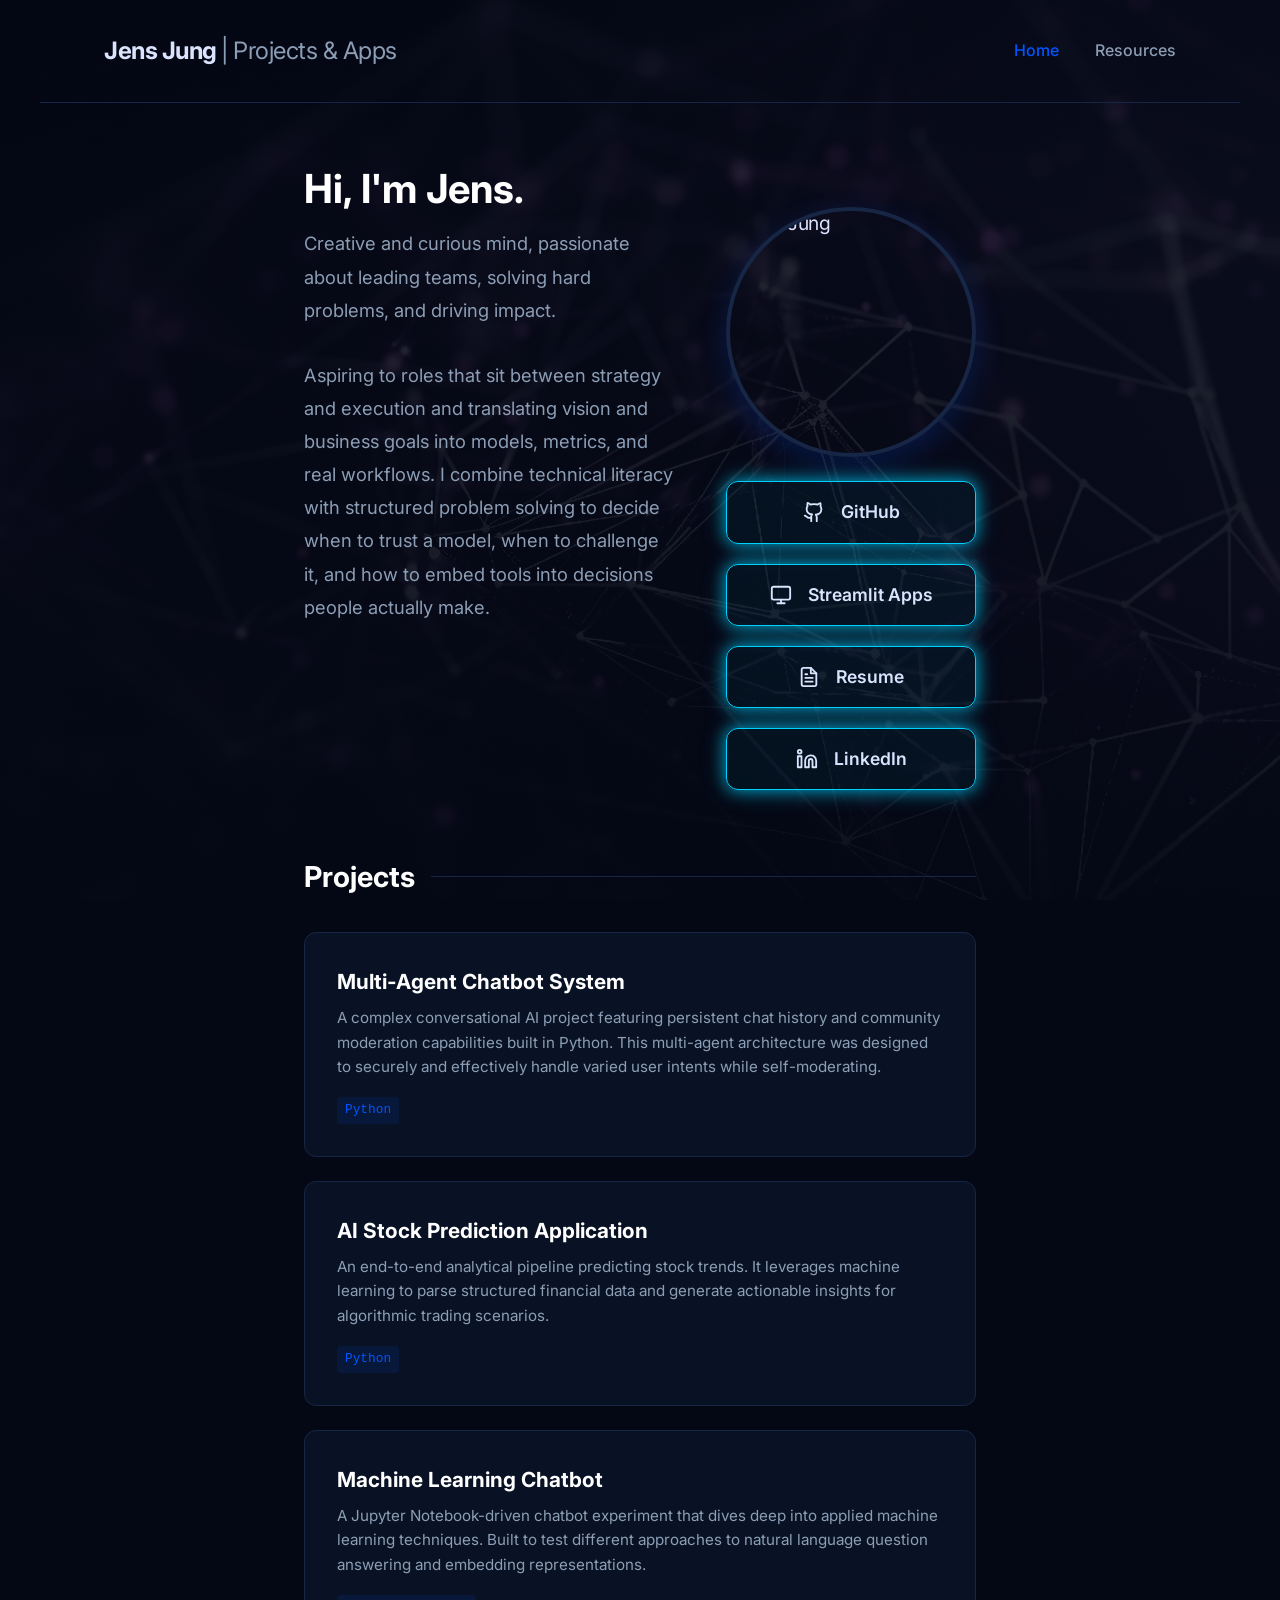
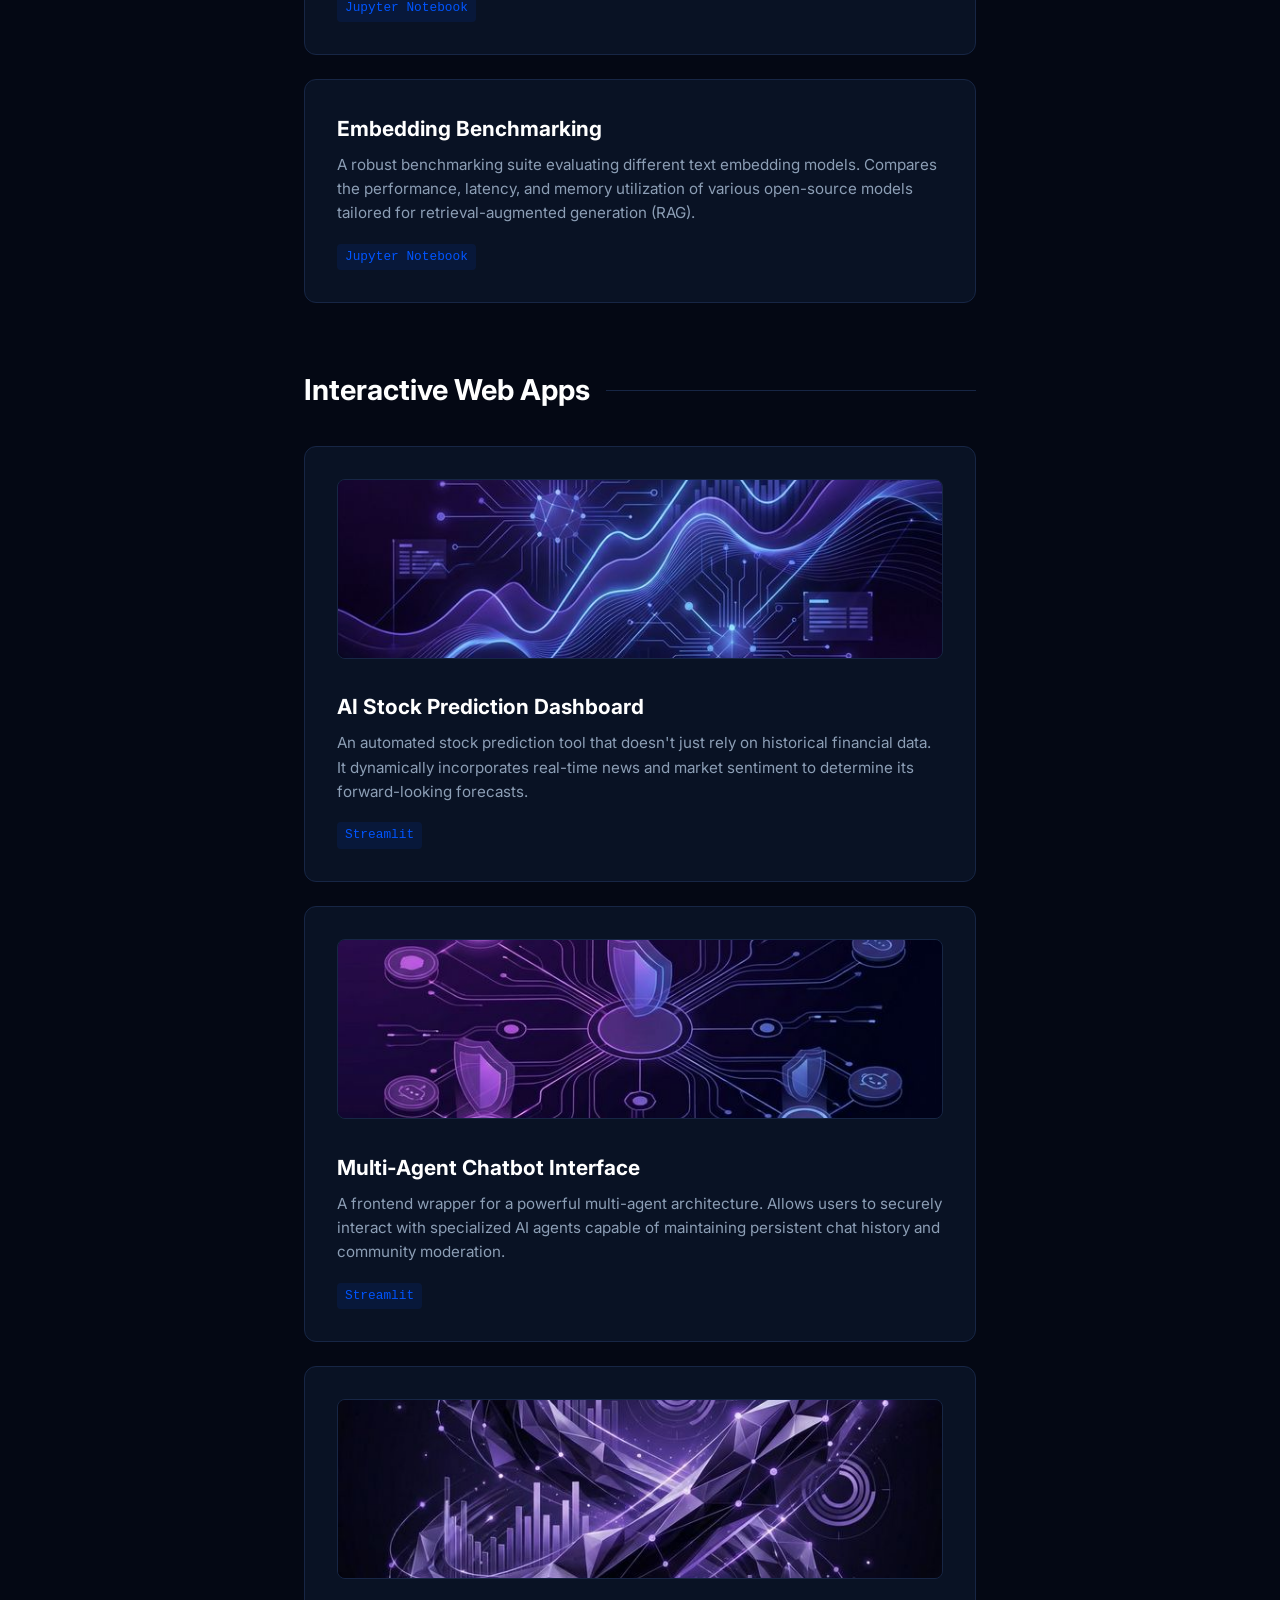
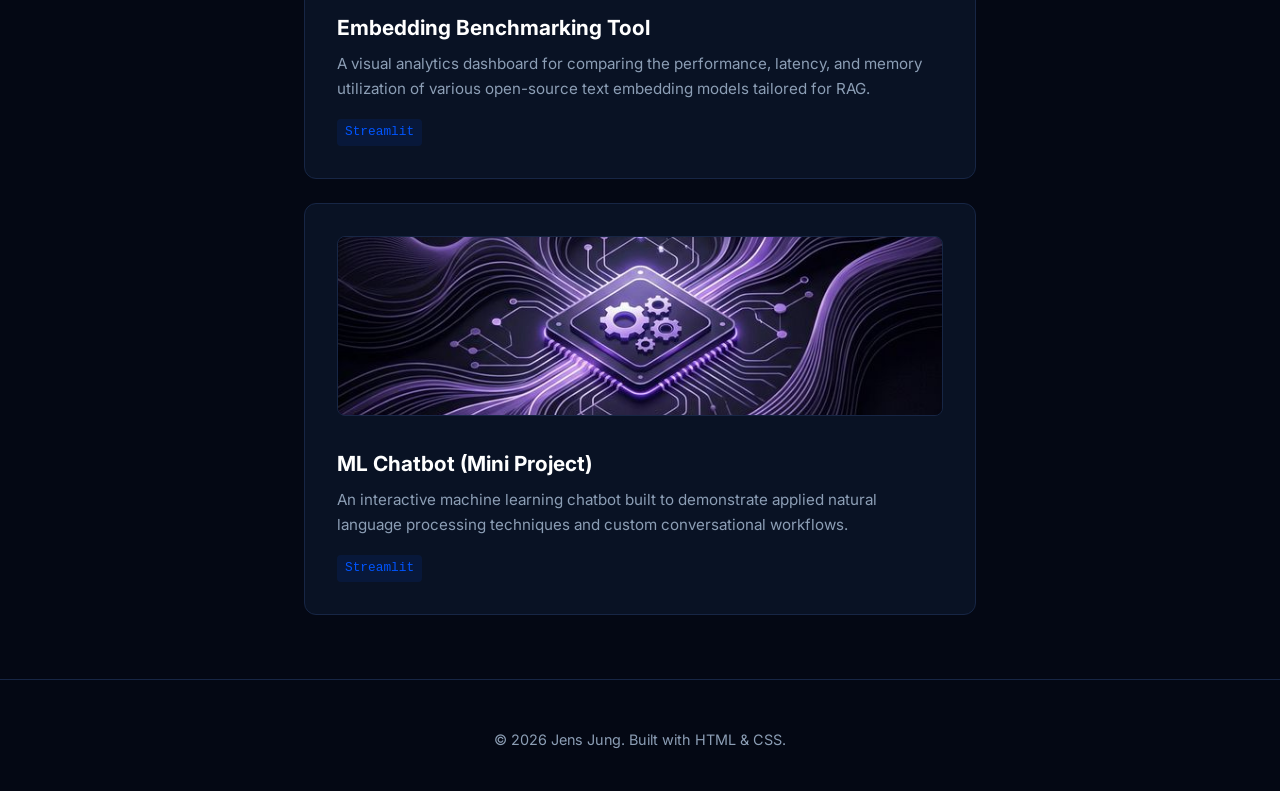
==== index.html @ b6b1e9ff "Update website theme color to electric blue" ====
<!DOCTYPE html>
<html lang="en">

<head>
    <meta charset="UTF-8">
    <meta name="viewport" content="width=device-width, initial-scale=1.0">
    <title>Jens Jung - Portfolio</title>
    <meta name="description"
        content="Portfolio of Jens Jung, an international student from Germany passionate about Machine Learning and Software Engineering.">
    <link href="https://fonts.googleapis.com/css2?family=Inter:wght@400;500;600;700&display=swap" rel="stylesheet">
    <link rel="stylesheet" href="style.css?v=8">
</head>

<body>
    <header>
        <a href="index.html" style="text-decoration: none;">
            <h1>Jens Jung <span style="font-weight: 400; color: var(--text-secondary);">| Projects & Apps</span></h1>
        </a>
        <nav>
            <a href="index.html" class="active">Home</a>
            <a href="resources.html">Resources</a>
        </nav>
    </header>

    <main>
        <section class="intro">
            <div class="intro-content">
                <h2>Hi, I'm Jens.</h2>
                <p style="margin-bottom: 2rem;">
                    Creative and curious mind, passionate about leading teams, solving hard problems, and driving
                    impact.
                </p>
                <p style="margin-bottom: 2rem;">
                    Aspiring to roles that sit between strategy and execution and translating vision and business goals
                    into models, metrics, and real workflows. I combine technical literacy with structured problem
                    solving to decide when to trust a model, when to challenge it, and how to embed tools into decisions
                    people actually make.
                </p>
            </div>
            <div class="profile-section">
                <div class="profile-pic">
                    <img src="profile.jpg" alt="Jens Jung">
                </div>
                <div class="links">
                    <a href="https://github.com/J90J" target="_blank" class="btn-secondary">
                        <svg width="22" height="22" viewBox="0 0 24 24" fill="none" stroke="currentColor"
                            stroke-width="2" stroke-linecap="round" stroke-linejoin="round">
                            <path
                                d="M15 22v-4a4.8 4.8 0 0 0-1-3.2c3 0 6-2 6-5.5.08-1.25-.27-2.48-1-3.5.28-1.15.28-2.35 0-3.5 0 0-1 0-3 1.5-2.64-.5-5.36-.5-8 0C6 2 5 2 5 2c-.3 1.15-.3 2.35 0 3.5A5.403 5.403 0 0 0 4 9c0 3.5 3 5.5 6 5.5-.39.49-.68 1.05-.85 1.65-.17.6-.22 1.23-.15 1.85v4" />
                            <path d="M9 18c-4.51 2-5-2-7-2" />
                        </svg>
                        GitHub
                    </a>
                    <a href="#interactive-apps" class="btn-secondary">
                        <svg width="22" height="22" viewBox="0 0 24 24" fill="none" stroke="currentColor"
                            stroke-width="2" stroke-linecap="round" stroke-linejoin="round">
                            <rect x="2" y="3" width="20" height="14" rx="2" ry="2" />
                            <line x1="8" y1="21" x2="16" y2="21" />
                            <line x1="12" y1="17" x2="12" y2="21" />
                        </svg>
                        Streamlit Apps
                    </a>
                    <a href="resume.pdf" target="_blank" class="btn-secondary">
                        <svg width="22" height="22" viewBox="0 0 24 24" fill="none" stroke="currentColor"
                            stroke-width="2" stroke-linecap="round" stroke-linejoin="round">
                            <path d="M14 2H6a2 2 0 0 0-2 2v16a2 2 0 0 0 2 2h12a2 2 0 0 0 2-2V8z" />
                            <polyline points="14 2 14 8 20 8" />
                            <line x1="16" y1="13" x2="8" y2="13" />
                            <line x1="16" y1="17" x2="8" y2="17" />
                            <polyline points="10 9 9 9 8 9" />
                        </svg>
                        Resume
                    </a>
                    <a href="https://www.linkedin.com/in/jensjung/" target="_blank" class="btn-secondary">
                        <svg width="22" height="22" viewBox="0 0 24 24" fill="none" stroke="currentColor"
                            stroke-width="2" stroke-linecap="round" stroke-linejoin="round">
                            <path d="M16 8a6 6 0 0 1 6 6v7h-4v-7a2 2 0 0 0-2-2 2 2 0 0 0-2 2v7h-4v-7a6 6 0 0 1 6-6z">
                            </path>
                            <rect x="2" y="9" width="4" height="12"></rect>
                            <circle cx="4" cy="4" r="2"></circle>
                        </svg>
                        LinkedIn
                    </a>
                </div>
            </div>
        </section>

        <section class="projects" id="projects">
            <h2 class="section-title">Projects</h2>
            <div class="projects-grid">

                <a href="https://github.com/J90J/EE-project-multi-agent-chatbot-persistent-history-and-moderation-"
                    target="_blank" class="project-card">
                    <h3>Multi-Agent Chatbot System</h3>
                    <p>
                        A complex conversational AI project featuring persistent chat history and community moderation
                        capabilities built in Python. This multi-agent architecture was designed to securely and
                        effectively handle varied user intents while self-moderating.
                    </p>
                    <span class="project-tech">Python</span>
                </a>

                <a href="https://github.com/J90J/AI-Stock-Prediction" target="_blank" class="project-card">
                    <h3>AI Stock Prediction Application</h3>
                    <p>
                        An end-to-end analytical pipeline predicting stock trends. It leverages machine learning to
                        parse structured financial data and generate actionable insights for algorithmic trading
                        scenarios.
                    </p>
                    <span class="project-tech">Python</span>
                </a>

                <a href="https://github.com/J90J/ML-chatbot-" target="_blank" class="project-card">
                    <h3>Machine Learning Chatbot</h3>
                    <p>
                        A Jupyter Notebook-driven chatbot experiment that dives deep into applied machine learning
                        techniques. Built to test different approaches to natural language question answering and
                        embedding representations.
                    </p>
                    <span class="project-tech">Jupyter Notebook</span>
                </a>

                <a href="https://github.com/J90J/embedding-benchmarking" target="_blank" class="project-card">
                    <h3>Embedding Benchmarking</h3>
                    <p>
                        A robust benchmarking suite evaluating different text embedding models. Compares the
                        performance, latency, and memory utilization of various open-source models tailored for
                        retrieval-augmented generation (RAG).
                    </p>
                    <span class="project-tech">Jupyter Notebook</span>
                </a>

            </div>
        </section>
        <section class="projects" id="interactive-apps" style="margin-top: 4rem;">
            <h2 class="section-title">Interactive Web Apps</h2>
            <div class="projects-grid">

                <a href="https://stock-prediction-palantir-v1.streamlit.app/" target="_blank" class="project-card">
                    <img src="app_stock.png" alt="AI Stock Prediction Cover" class="app-cover">
                    <h3>AI Stock Prediction Dashboard</h3>
                    <p>
                        An automated stock prediction tool that doesn't just rely on historical financial data. It
                        dynamically incorporates real-time news and market sentiment to determine its forward-looking
                        forecasts.
                    </p>
                    <span class="project-tech">Streamlit</span>
                </a>

                <a href="https://j90j-ee-project-multi-agent-chatbot-persis-streamlit-app-akxsth.streamlit.app/"
                    target="_blank" class="project-card">
                    <img src="app_chatbot.png" alt="Multi-Agent Chatbot Cover" class="app-cover">
                    <h3>Multi-Agent Chatbot Interface</h3>
                    <p>
                        A frontend wrapper for a powerful multi-agent architecture. Allows users to securely interact
                        with specialized AI agents capable of maintaining persistent chat history and community
                        moderation.
                    </p>
                    <span class="project-tech">Streamlit</span>
                </a>

                <a href="https://embedding-benchmarking.streamlit.app/" target="_blank" class="project-card">
                    <img src="app_embedding.png" alt="Embedding Benchmarking Cover" class="app-cover">
                    <h3>Embedding Benchmarking Tool</h3>
                    <p>
                        A visual analytics dashboard for comparing the performance, latency, and memory utilization of
                        various open-source text embedding models tailored for RAG.
                    </p>
                    <span class="project-tech">Streamlit</span>
                </a>

                <a href="https://j90j-mini-project-2--app-mas8ij.streamlit.app/" target="_blank" class="project-card">
                    <img src="app_ml.png" alt="ML Chatbot Cover" class="app-cover">
                    <h3>ML Chatbot (Mini Project)</h3>
                    <p>
                        An interactive machine learning chatbot built to demonstrate applied natural language processing
                        techniques and custom conversational workflows.
                    </p>
                    <span class="project-tech">Streamlit</span>
                </a>

            </div>
        </section>
    </main>

    <footer>
        <p>&copy; 2026 Jens Jung. Built with HTML & CSS.</p>
    </footer>
</body>

</html>
---- style.css ----
:root {
  --bg-color: #040814;
  /* Deep black with a hint of blue */
  --text-primary: #dbe4ff;
  --text-secondary: #8c9eb5;
  --accent-color: #0055ff;
  /* Vibrant electric blue */
  --accent-hover: #3377ff;
  --card-bg: #091224;
  --border-color: #172645;
}

* {
  box-sizing: border-box;
  margin: 0;
  padding: 0;
}

body {
  font-family: 'Inter', system-ui, -apple-system, sans-serif;
  background-color: var(--bg-color);
  background-image: linear-gradient(rgba(4, 8, 20, 0.85), rgba(4, 8, 20, 0.95)), url('wallpaper.jpg');
  background-size: cover;
  background-attachment: fixed;
  background-position: center;
  color: var(--text-primary);
  line-height: 1.6;
  padding: 0;
  margin: 0;
}

header {
  padding: 2rem 5%;
  max-width: 1200px;
  margin: 0 auto;
  display: flex;
  justify-content: space-between;
  align-items: center;
  border-bottom: 1px solid var(--border-color);
}

header h1 {
  font-size: 1.5rem;
  font-weight: 700;
  color: var(--text-primary);
  letter-spacing: -0.5px;
}

nav a {
  color: var(--text-secondary);
  text-decoration: none;
  margin-left: 2rem;
  font-size: 1rem;
  transition: color 0.3s ease;
  font-weight: 500;
}

nav a:hover,
nav a.active {
  color: var(--accent-color);
}

main {
  max-width: 800px;
  margin: 4rem auto;
  padding: 0 5%;
}

.intro {
  margin-bottom: 4rem;
  animation: fadeInDown 0.8s ease forwards;
  display: flex;
  align-items: flex-start;
  gap: 3rem;
  justify-content: space-between;
}

.intro-content {
  flex: 1;
}

.profile-section {
  flex-shrink: 0;
  display: flex;
  flex-direction: column;
  align-items: center;
  gap: 1.5rem;
  margin-top: 2.5rem;
}


.profile-pic {
  width: 250px;
  height: 250px;
  border-radius: 50%;
  overflow: hidden;
  border: 4px solid var(--border-color);
  box-shadow: 0 10px 30px rgba(0, 85, 255, 0.2);
}

.profile-pic img {
  width: 100%;
  height: 100%;
  object-fit: cover;
  transform: scale(1.2);
  object-position: center 10%;
}

.intro h2 {
  font-size: 2.5rem;
  margin-top: 0;
  line-height: 1.1;
  margin-bottom: 1rem;
  color: #fff;
}

.intro p {
  font-size: 1.15rem;
  color: var(--text-secondary);
  line-height: 1.8;
}

.links {
  display: flex;
  flex-direction: column;
  gap: 1.25rem;
  width: 100%;
  align-items: stretch;
}

.links a {
  padding: 1rem 1.5rem;
  border-radius: 12px;
  text-decoration: none;
  font-weight: 600;
  font-size: 1.1rem;
  transition: all 0.4s cubic-bezier(0.175, 0.885, 0.32, 1.275);
  display: inline-flex;
  align-items: center;
  justify-content: center;
  gap: 1rem;
}

.btn-primary {
  background-color: var(--accent-color);
  color: #fff;
  border: 1px solid var(--accent-color);
  box-shadow: 0 0 15px rgba(0, 85, 255, 0.6), 0 0 25px rgba(0, 85, 255, 0.3);
}

.btn-primary:hover {
  background-color: var(--accent-hover);
  border-color: var(--accent-hover);
  transform: translateY(-4px) scale(1.02);
  box-shadow: 0 0 25px rgba(0, 85, 255, 0.8), 0 0 40px rgba(0, 85, 255, 0.5);
}

.btn-secondary {
  background-color: rgba(0, 210, 255, 0.05);
  color: var(--text-primary);
  border: 1px solid #00d2ff;
  box-shadow: 0 0 15px rgba(0, 210, 255, 0.6), 0 0 25px rgba(0, 210, 255, 0.4);
}

.btn-secondary:hover {
  background-color: rgba(0, 210, 255, 0.15);
  border-color: #00d2ff;
  color: #fff;
  transform: translateY(-4px) scale(1.02);
  box-shadow: 0 0 25px rgba(0, 210, 255, 0.8), 0 0 40px rgba(0, 210, 255, 0.5);
}

.section-title {
  font-size: 1.8rem;
  margin-bottom: 2rem;
  color: #fff;
  display: flex;
  align-items: center;
  gap: 1rem;
}

.section-title::after {
  content: '';
  flex: 1;
  height: 1px;
  background: var(--border-color);
}

.projects-grid {
  display: grid;
  grid-template-columns: 1fr;
  gap: 1.5rem;
}

.project-card {
  background: var(--card-bg);
  border: 1px solid var(--border-color);
  border-radius: 12px;
  padding: 2rem;
  transition: all 0.3s ease;
  text-decoration: none;
  color: inherit;
  display: block;
}

.project-card:hover {
  border-color: var(--accent-color);
  transform: translateY(-5px);
  box-shadow: 0 10px 30px rgba(0, 0, 0, 0.5);
}

.app-cover {
  width: 100%;
  height: 180px;
  object-fit: cover;
  border-radius: 8px;
  margin-bottom: 1.5rem;
  border: 1px solid var(--border-color);
  transition: all 0.3s ease;
}

.project-card:hover .app-cover {
  border-color: var(--accent-color);
}

.project-card h3 {
  font-size: 1.3rem;
  margin-bottom: 0.5rem;
  color: #fff;
}

.project-card p {
  color: var(--text-secondary);
  font-size: 0.95rem;
  margin-bottom: 1rem;
}

.project-tech {
  font-size: 0.8rem;
  color: var(--accent-color);
  font-family: monospace;
  background: rgba(0, 85, 255, 0.1);
  padding: 0.2rem 0.5rem;
  border-radius: 4px;
  display: inline-block;
}

footer {
  text-align: center;
  padding: 3rem 5%;
  color: var(--text-secondary);
  font-size: 0.9rem;
  border-top: 1px solid var(--border-color);
  margin-top: 4rem;
}

@keyframes fadeInDown {
  from {
    opacity: 0;
    transform: translateY(20px);
  }

  to {
    opacity: 1;
    transform: translateY(0);
  }
}

@media (max-width: 600px) {

  html,
  body {
    overflow-x: hidden;
  }

  header {
    flex-direction: column;
    gap: 1rem;
    text-align: center;
    padding: 1.5rem 5%;
  }

  nav {
    display: flex;
    flex-wrap: wrap;
    justify-content: center;
    gap: 1rem;
  }

  nav a {
    margin: 0;
  }

  main {
    margin: 2rem auto;
  }

  .intro {
    flex-direction: column-reverse;
    align-items: center;
    /* Vital to center children horizontally */
    text-align: center;
    gap: 2rem;
  }

  .intro-content {
    display: flex;
    flex-direction: column;
    align-items: center;
    width: 100%;
  }

  .profile-section {
    width: 100%;
    display: flex;
    flex-direction: column;
    justify-content: center;
    align-items: center !important;
    margin: 0 auto !important;
  }

  .profile-pic {
    margin: 0 auto !important;
    display: flex;
    justify-content: center;
  }

  .links {
    width: 100%;
    display: flex;
    flex-direction: column;
    justify-content: center;
    align-items: center !important;
    margin: 0 auto !important;
  }

  .links a {
    width: 100%;
    max-width: 320px;
    margin: 0 auto !important;
    display: flex !important;
    justify-content: center !important;
    align-items: center !important;
  }

  .section-title {
    justify-content: center;
    text-align: center;
  }

  .section-title::before {
    content: '';
    flex: 1;
    height: 1px;
    background: var(--border-color);
    max-width: 50px;
  }

  .section-title::after {
    max-width: 50px;
  }

  .project-card {
    text-align: center;
    padding: 1.5rem;
  }
}
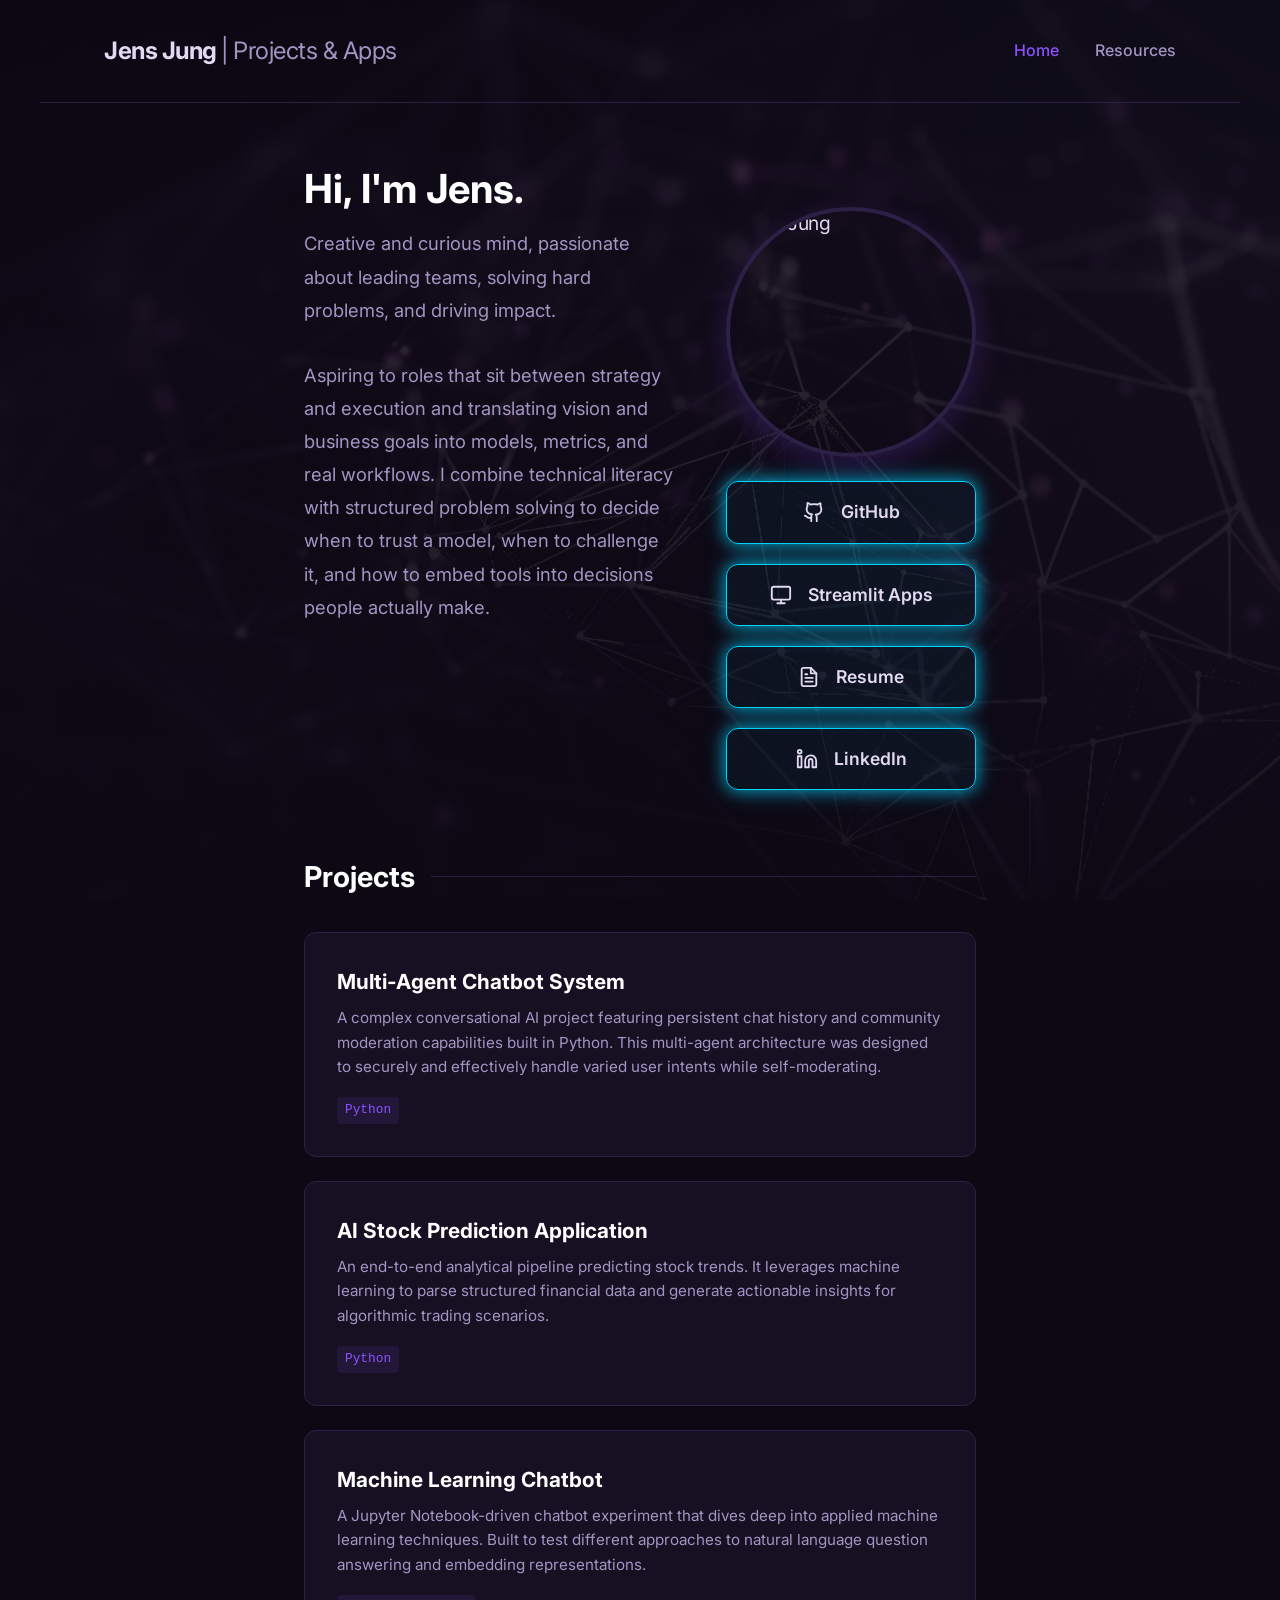
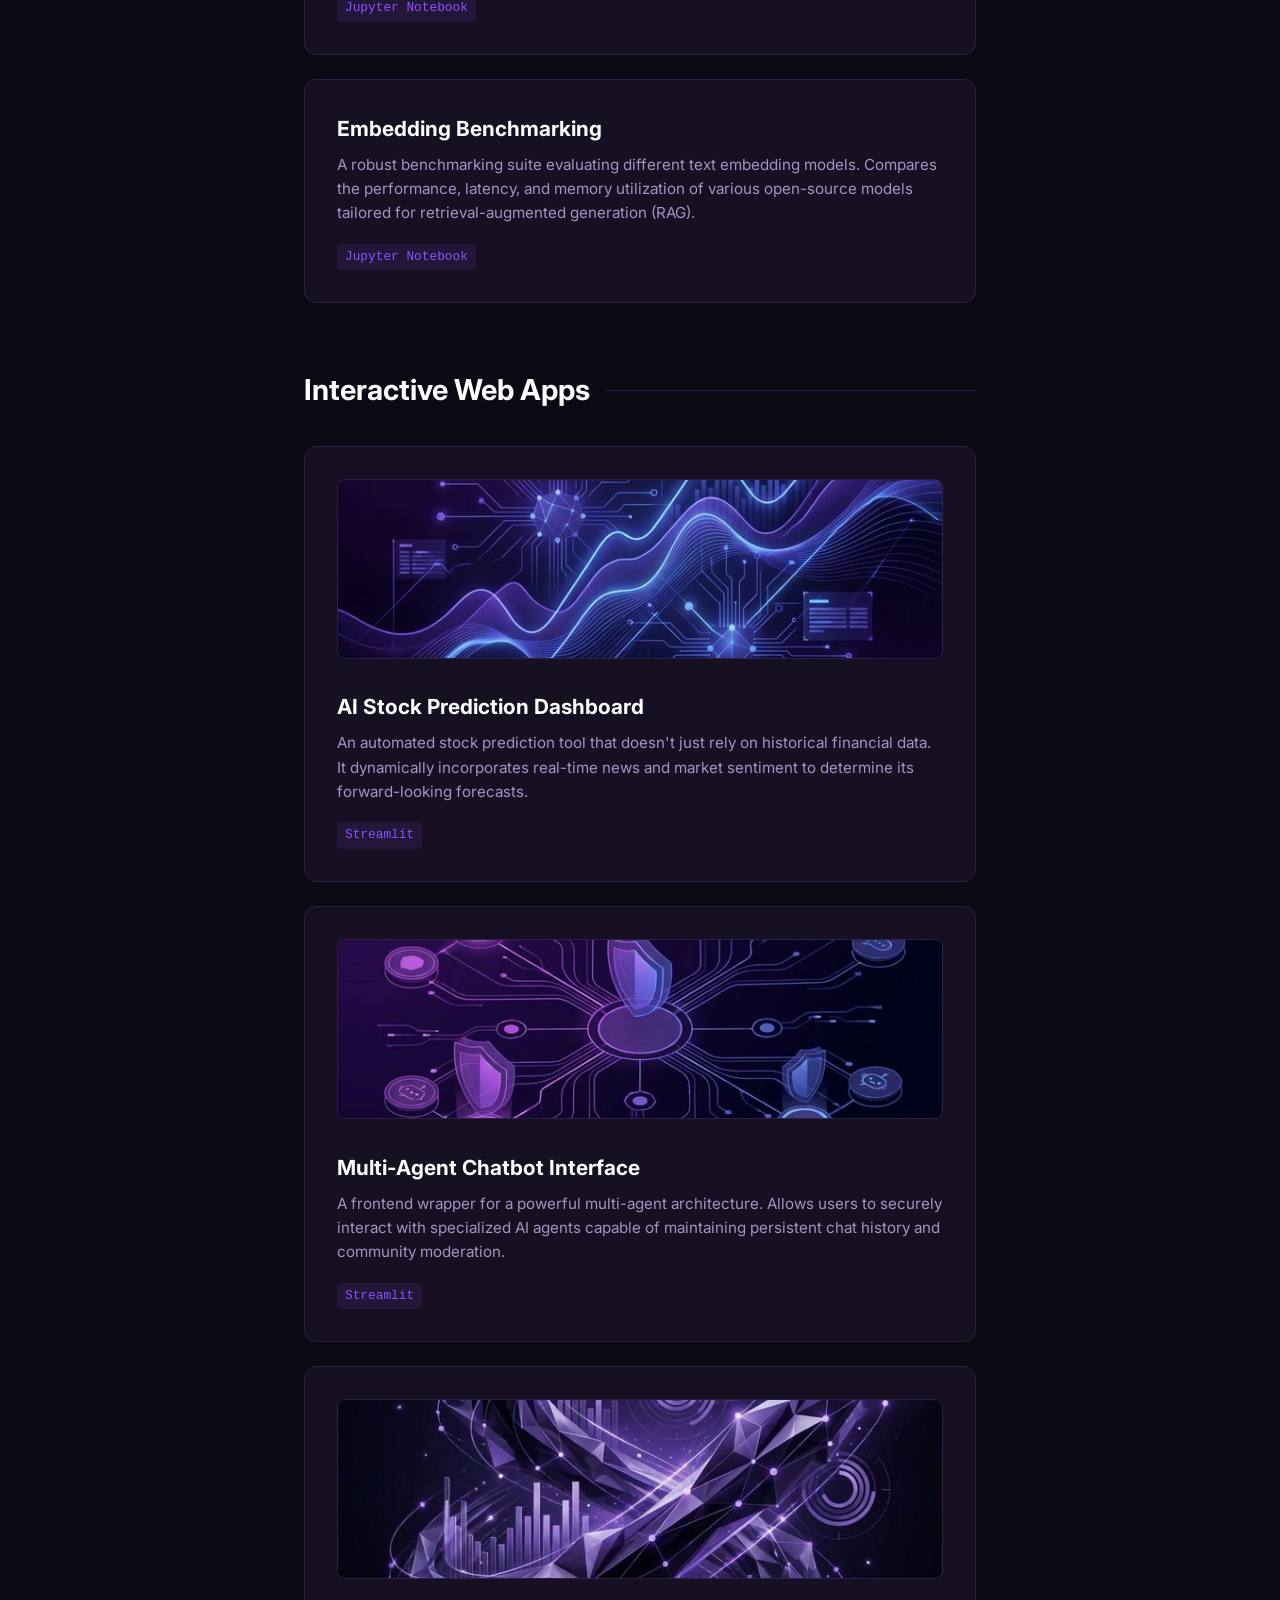
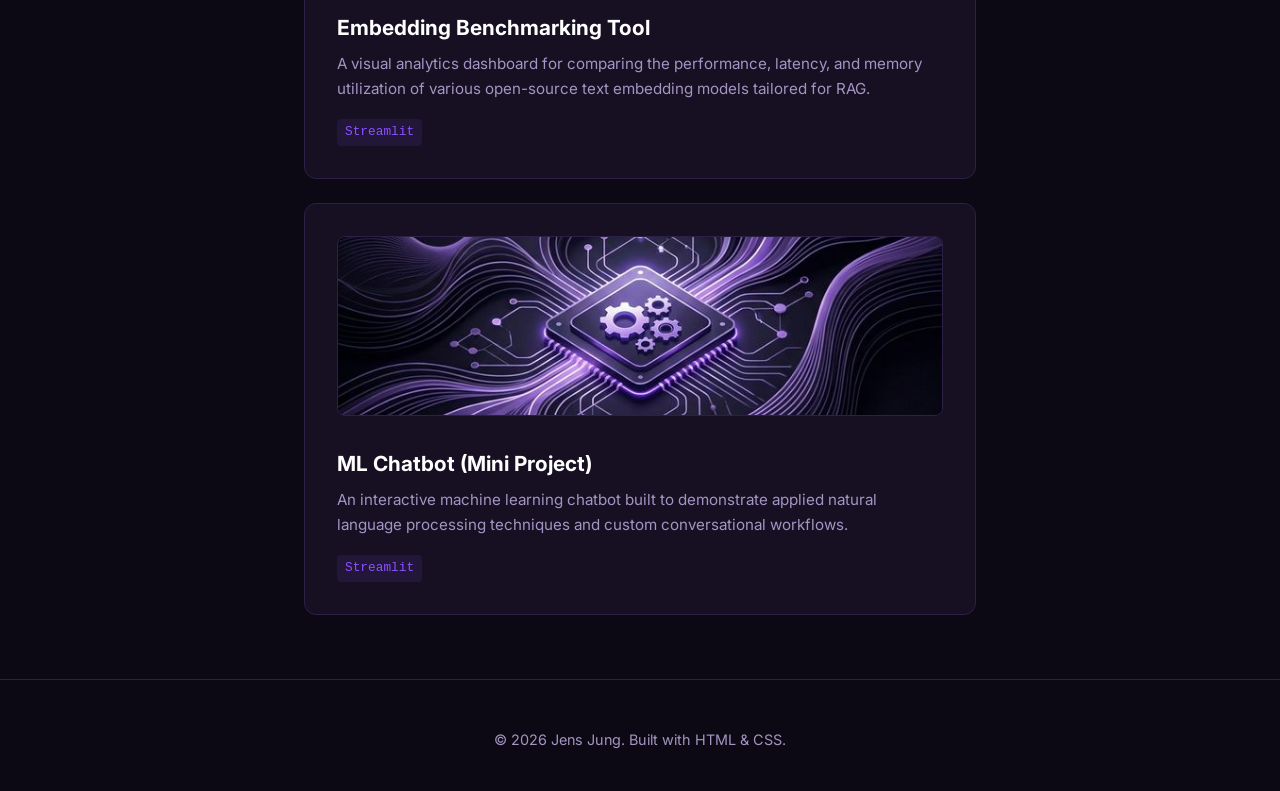
==== commit a5ddabb1: "Revert main theme to purple and update CSS version" ====
--- a/index.html
+++ b/index.html
@@ -8,7 +8,7 @@
     <meta name="description"
         content="Portfolio of Jens Jung, an international student from Germany passionate about Machine Learning and Software Engineering.">
     <link href="https://fonts.googleapis.com/css2?family=Inter:wght@400;500;600;700&display=swap" rel="stylesheet">
-    <link rel="stylesheet" href="style.css?v=8">
+    <link rel="stylesheet" href="style.css?v=9">
 </head>
 
 <body>
--- a/style.css
+++ b/style.css
@@ -1,13 +1,13 @@
 :root {
-  --bg-color: #040814;
-  /* Deep black with a hint of blue */
-  --text-primary: #dbe4ff;
-  --text-secondary: #8c9eb5;
-  --accent-color: #0055ff;
-  /* Vibrant electric blue */
-  --accent-hover: #3377ff;
-  --card-bg: #091224;
-  --border-color: #172645;
+  --bg-color: #0d0914;
+  /* Deep black with a hint of purple */
+  --text-primary: #e2d9f3;
+  --text-secondary: #a395c3;
+  --accent-color: #8c52ff;
+  /* Vibrant dark purple */
+  --accent-hover: #a67cff;
+  --card-bg: #161022;
+  --border-color: #2d2046;
 }
 
 * {
@@ -19,7 +19,7 @@
 body {
   font-family: 'Inter', system-ui, -apple-system, sans-serif;
   background-color: var(--bg-color);
-  background-image: linear-gradient(rgba(4, 8, 20, 0.85), rgba(4, 8, 20, 0.95)), url('wallpaper.jpg');
+  background-image: linear-gradient(rgba(13, 9, 20, 0.85), rgba(13, 9, 20, 0.95)), url('wallpaper.jpg');
   background-size: cover;
   background-attachment: fixed;
   background-position: center;
@@ -95,7 +95,7 @@
   border-radius: 50%;
   overflow: hidden;
   border: 4px solid var(--border-color);
-  box-shadow: 0 10px 30px rgba(0, 85, 255, 0.2);
+  box-shadow: 0 10px 30px rgba(140, 82, 255, 0.2);
 }
 
 .profile-pic img {
@@ -145,14 +145,14 @@
   background-color: var(--accent-color);
   color: #fff;
   border: 1px solid var(--accent-color);
-  box-shadow: 0 0 15px rgba(0, 85, 255, 0.6), 0 0 25px rgba(0, 85, 255, 0.3);
+  box-shadow: 0 0 15px rgba(140, 82, 255, 0.6), 0 0 25px rgba(140, 82, 255, 0.3);
 }
 
 .btn-primary:hover {
   background-color: var(--accent-hover);
   border-color: var(--accent-hover);
   transform: translateY(-4px) scale(1.02);
-  box-shadow: 0 0 25px rgba(0, 85, 255, 0.8), 0 0 40px rgba(0, 85, 255, 0.5);
+  box-shadow: 0 0 25px rgba(140, 82, 255, 0.8), 0 0 40px rgba(140, 82, 255, 0.5);
 }
 
 .btn-secondary {
@@ -239,7 +239,7 @@
   font-size: 0.8rem;
   color: var(--accent-color);
   font-family: monospace;
-  background: rgba(0, 85, 255, 0.1);
+  background: rgba(140, 82, 255, 0.1);
   padding: 0.2rem 0.5rem;
   border-radius: 4px;
   display: inline-block;
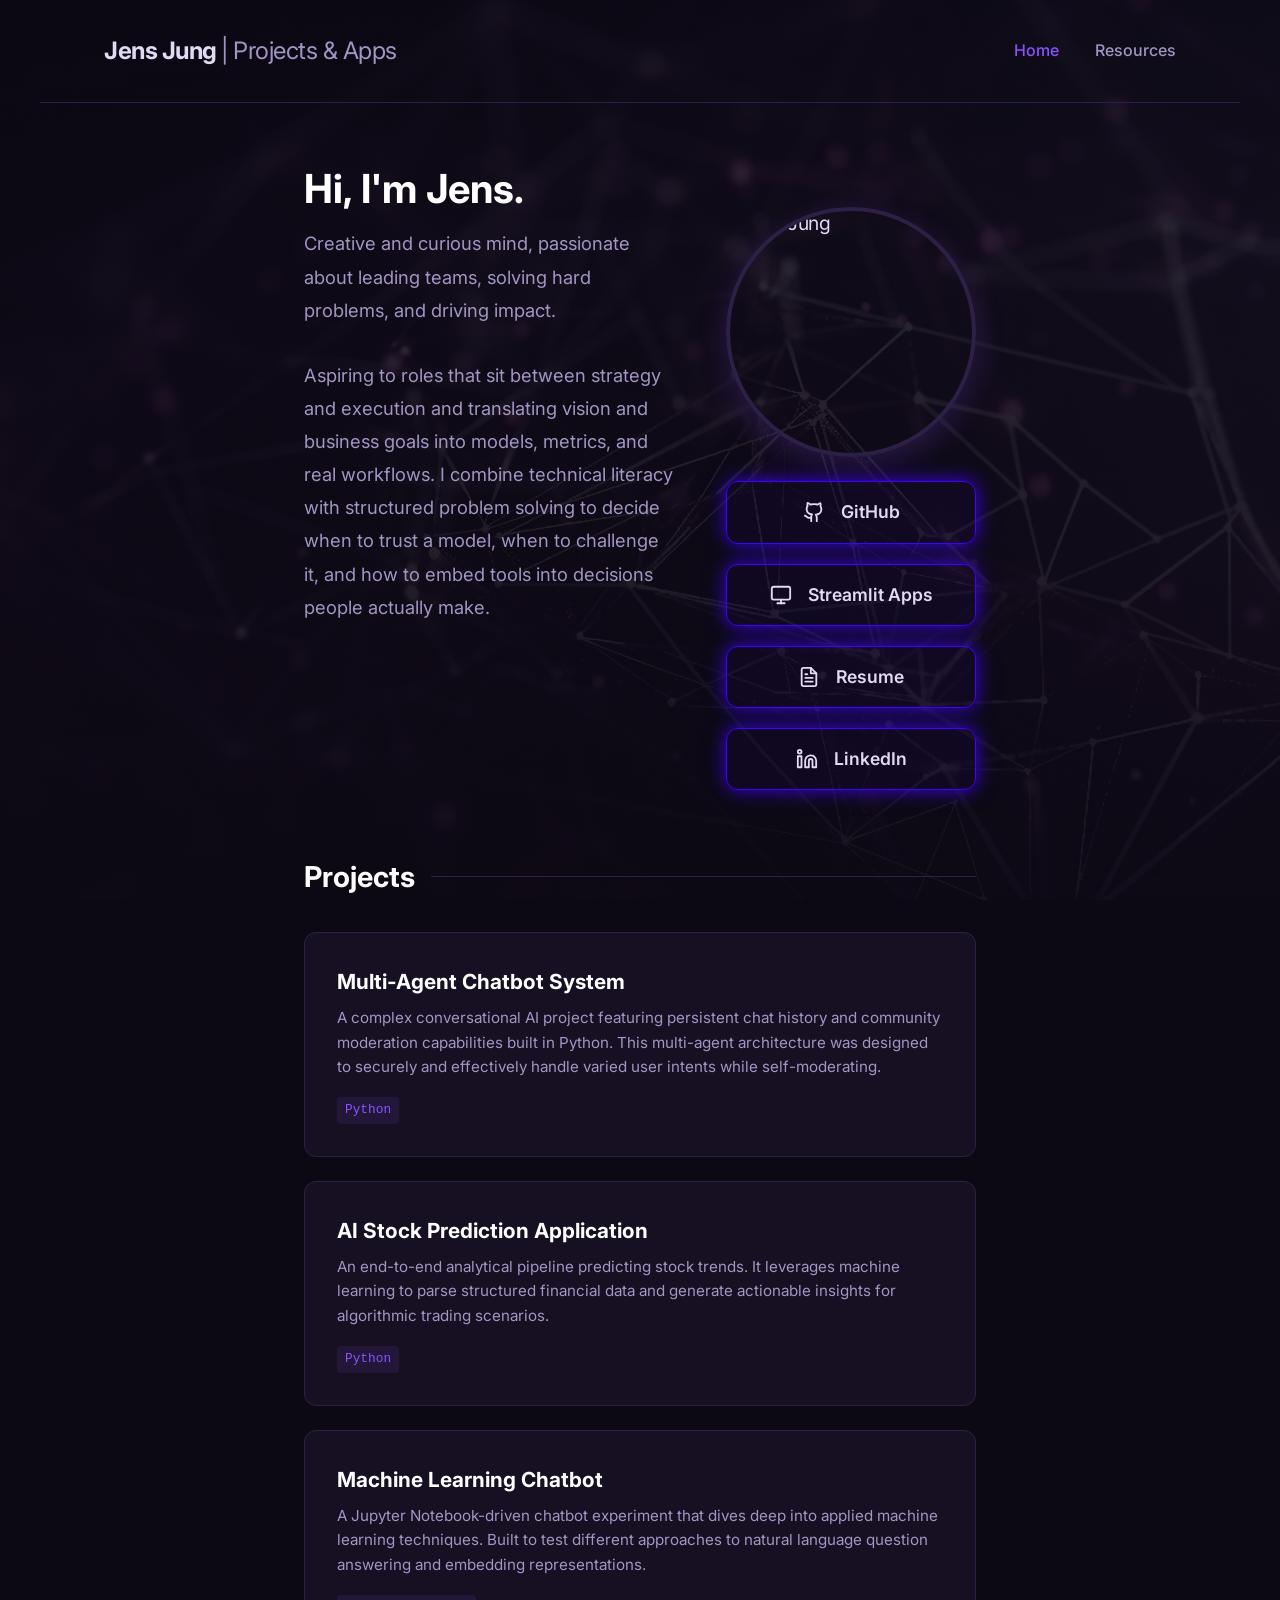
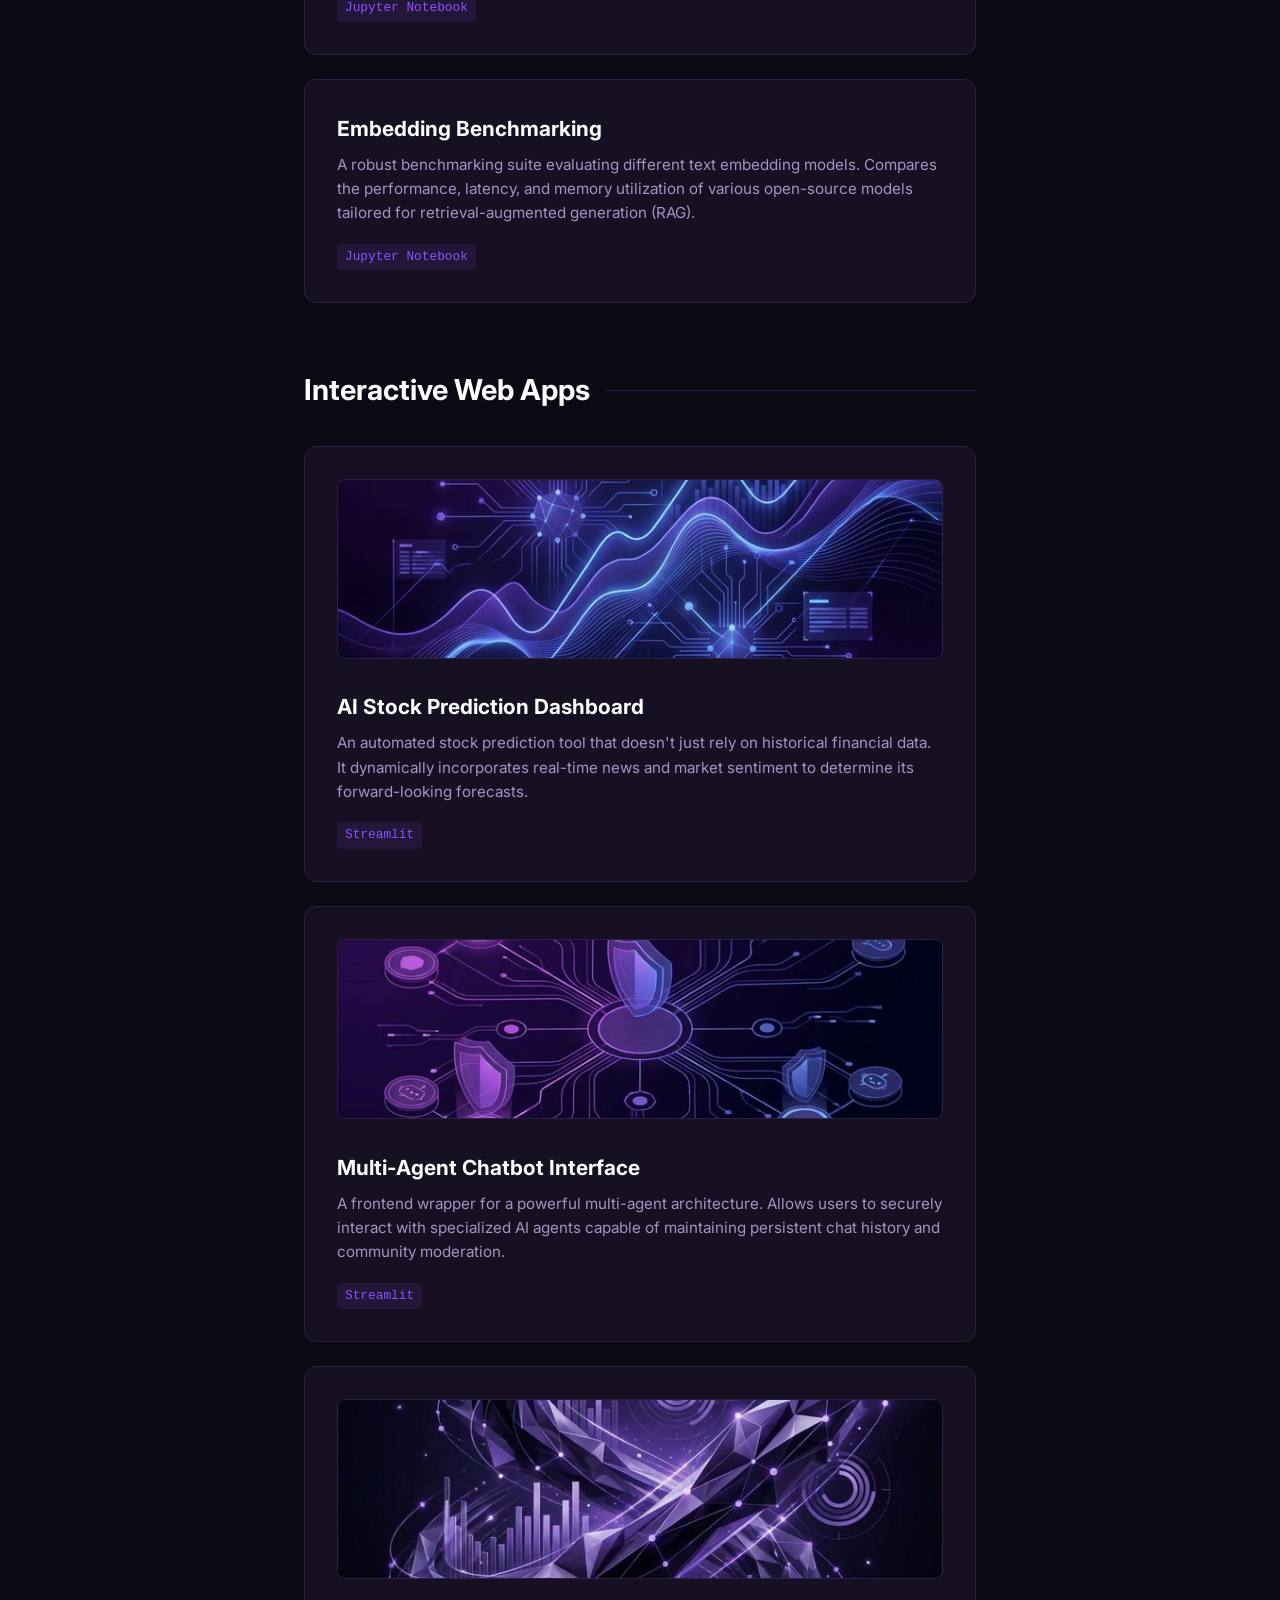
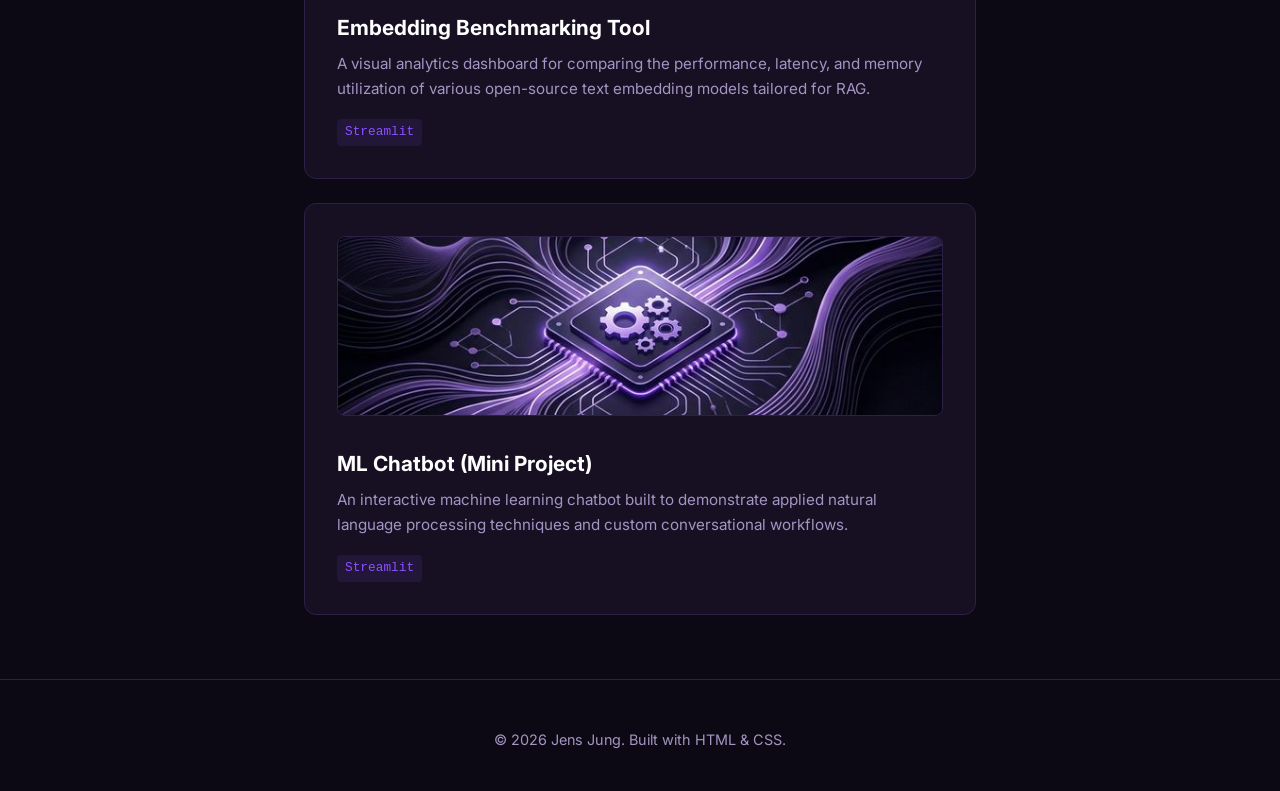
==== commit 6627f1c2: "Update button glow to deep indigo blue/purple" ====
--- a/index.html
+++ b/index.html
@@ -8,7 +8,7 @@
     <meta name="description"
         content="Portfolio of Jens Jung, an international student from Germany passionate about Machine Learning and Software Engineering.">
     <link href="https://fonts.googleapis.com/css2?family=Inter:wght@400;500;600;700&display=swap" rel="stylesheet">
-    <link rel="stylesheet" href="style.css?v=9">
+    <link rel="stylesheet" href="style.css?v=10">
 </head>
 
 <body>
--- a/style.css
+++ b/style.css
@@ -156,18 +156,18 @@
 }
 
 .btn-secondary {
-  background-color: rgba(0, 210, 255, 0.05);
+  background-color: rgba(64, 0, 255, 0.05);
   color: var(--text-primary);
-  border: 1px solid #00d2ff;
-  box-shadow: 0 0 15px rgba(0, 210, 255, 0.6), 0 0 25px rgba(0, 210, 255, 0.4);
+  border: 1px solid #4000ff;
+  box-shadow: 0 0 15px rgba(64, 0, 255, 0.6), 0 0 25px rgba(64, 0, 255, 0.4);
 }
 
 .btn-secondary:hover {
-  background-color: rgba(0, 210, 255, 0.15);
-  border-color: #00d2ff;
+  background-color: rgba(64, 0, 255, 0.15);
+  border-color: #4000ff;
   color: #fff;
   transform: translateY(-4px) scale(1.02);
-  box-shadow: 0 0 25px rgba(0, 210, 255, 0.8), 0 0 40px rgba(0, 210, 255, 0.5);
+  box-shadow: 0 0 25px rgba(64, 0, 255, 0.8), 0 0 40px rgba(64, 0, 255, 0.5);
 }
 
 .section-title {
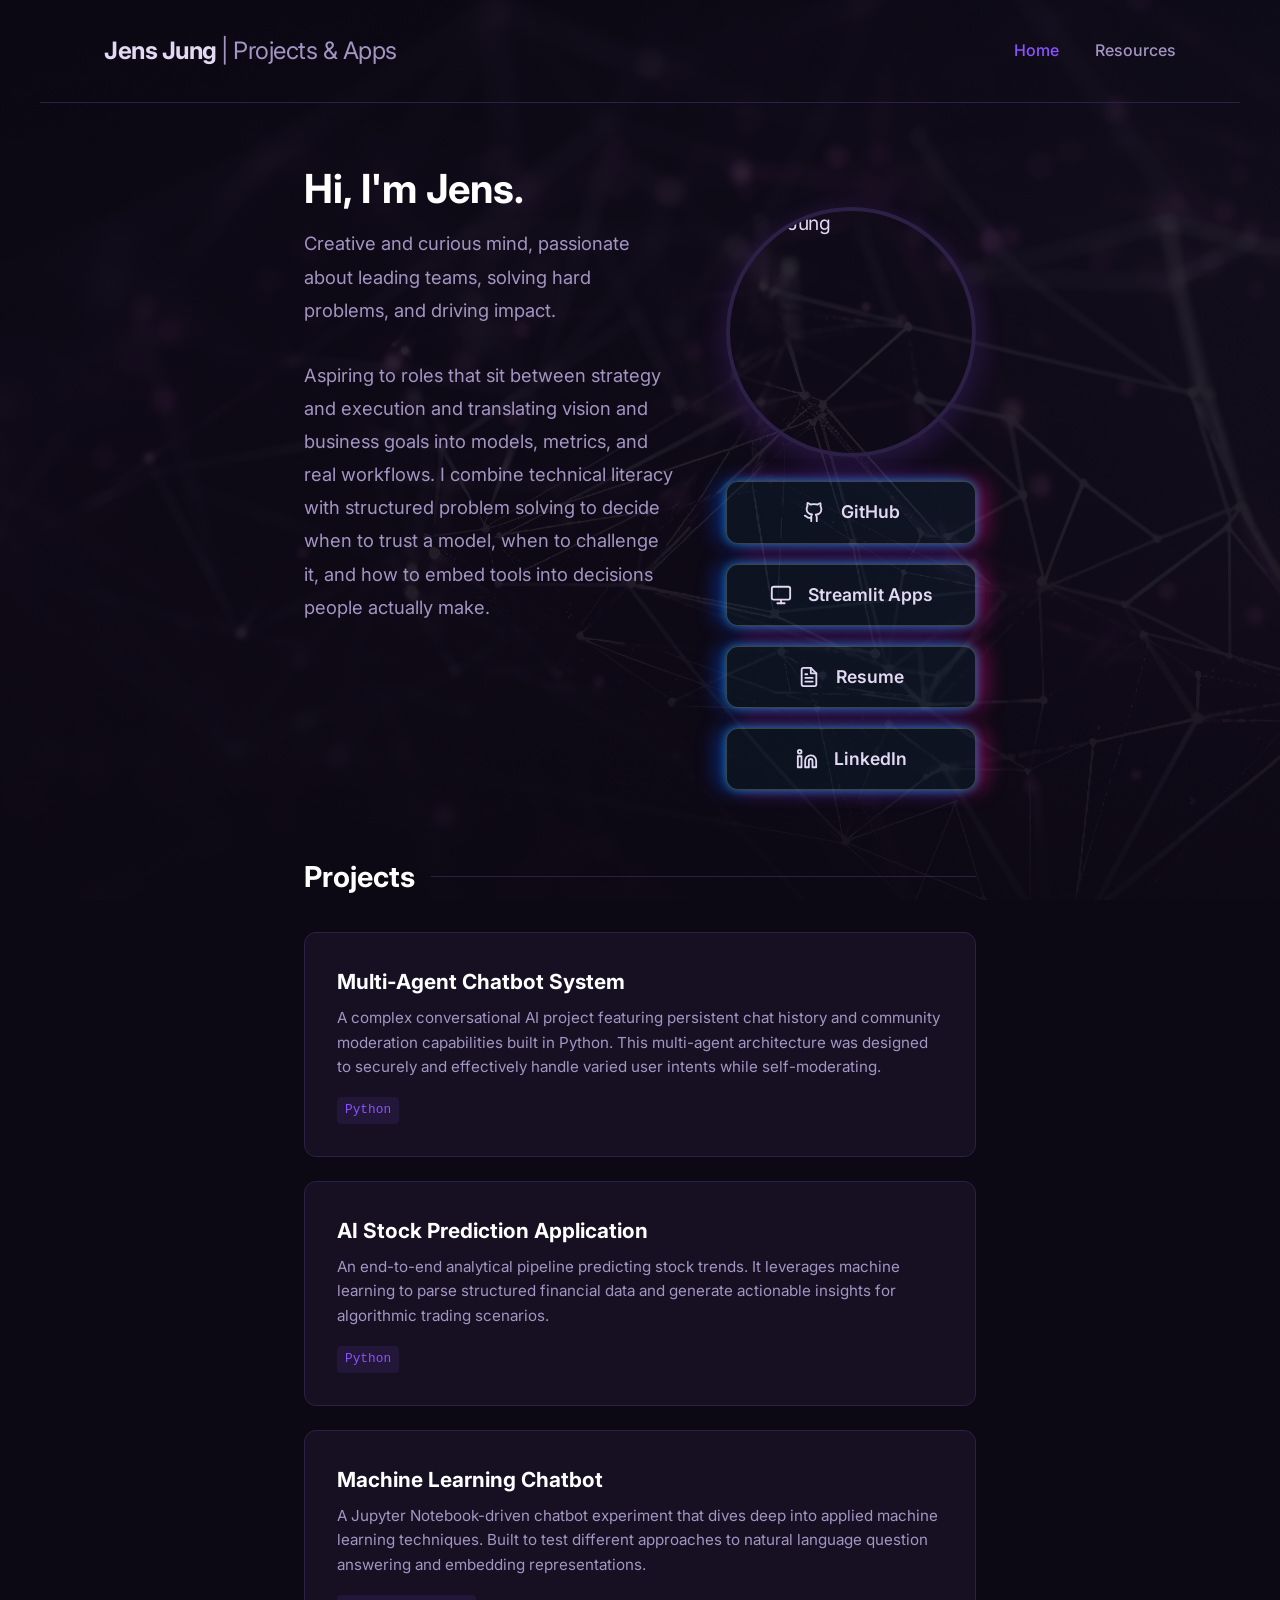
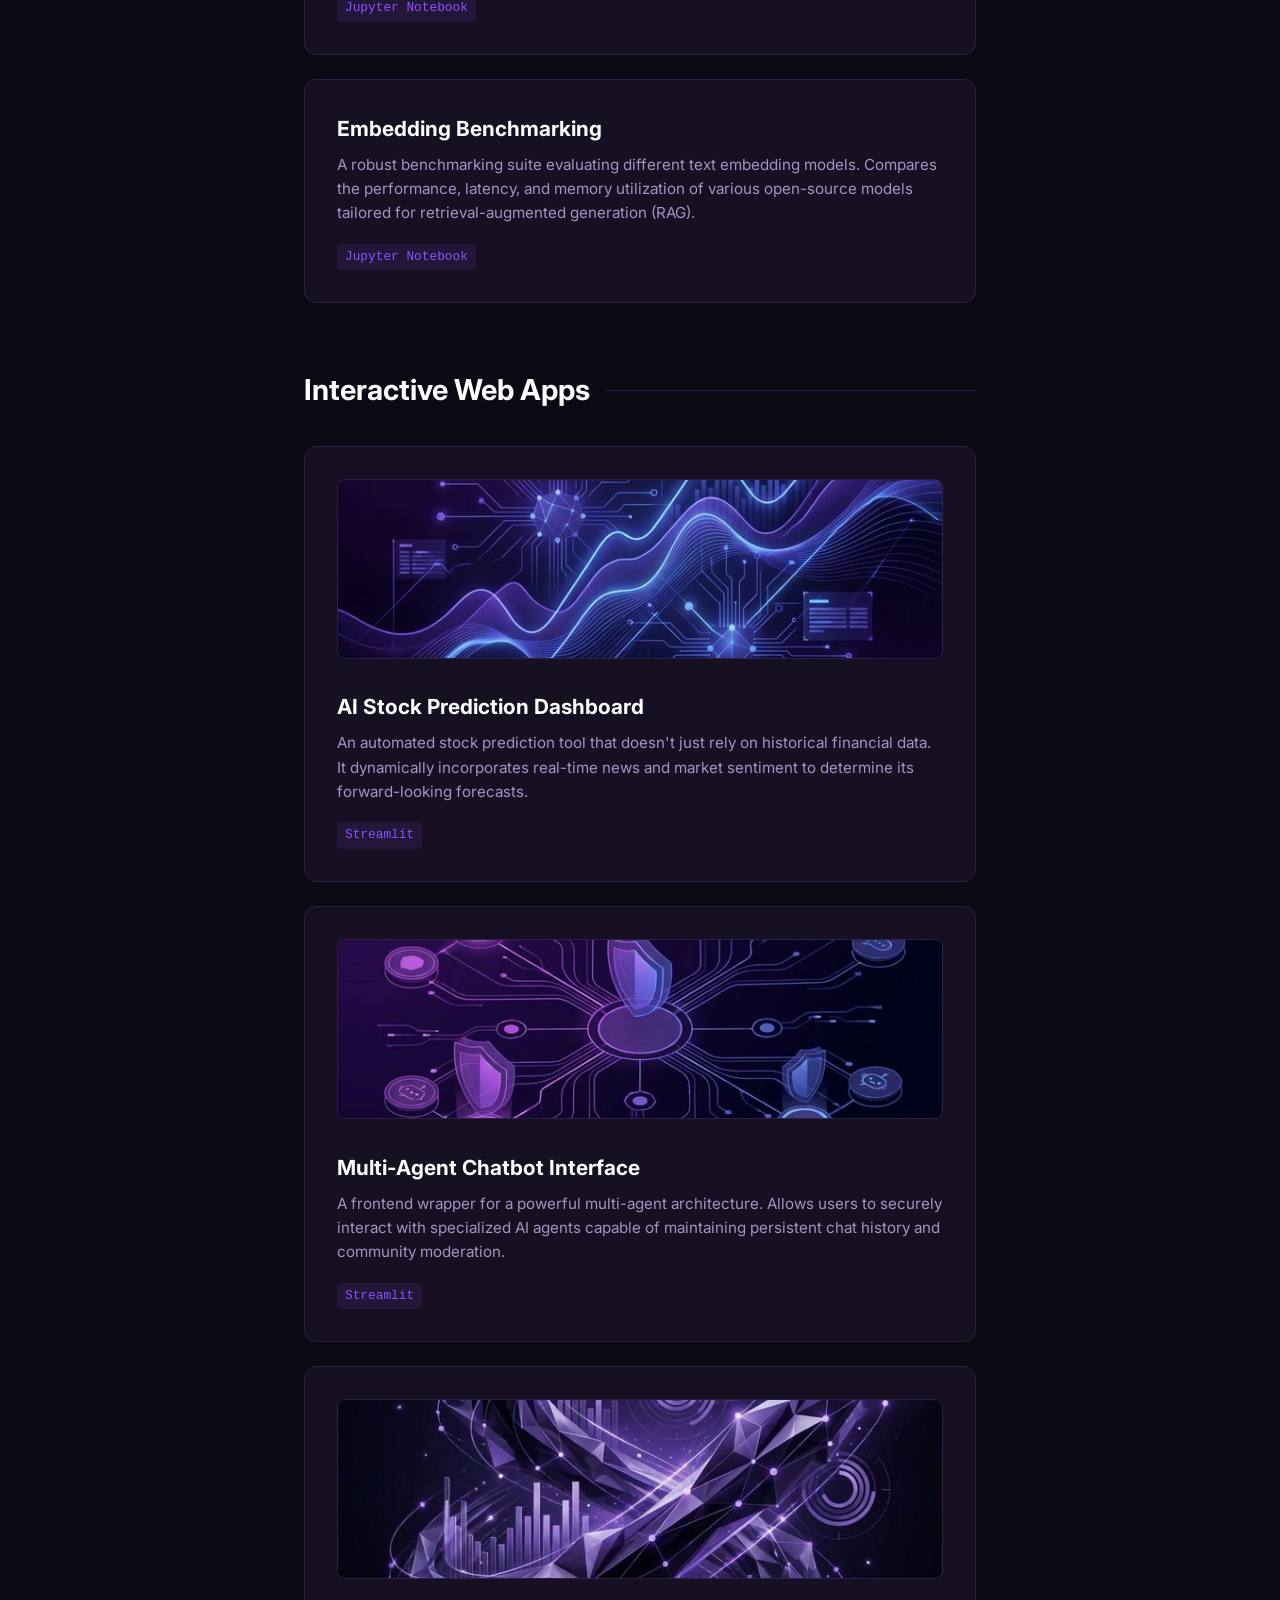
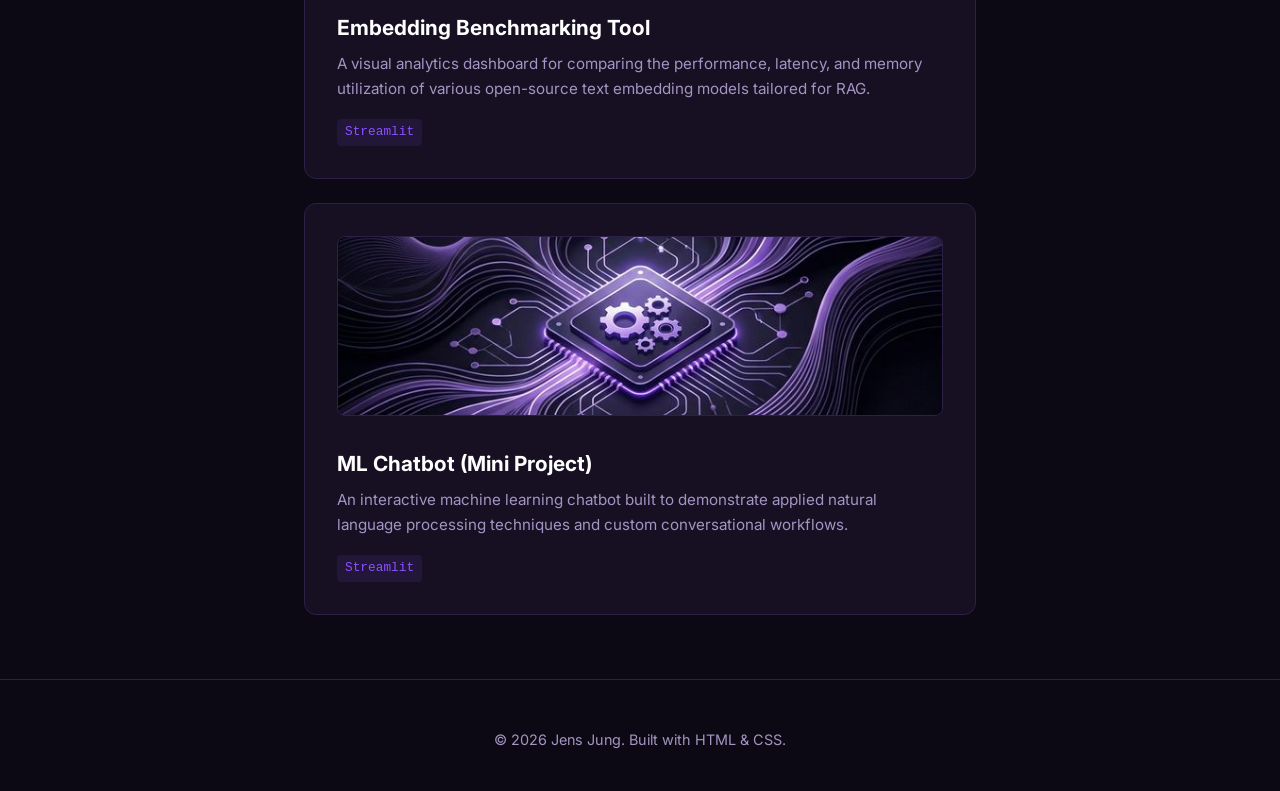
==== commit 2227c4d9: "Update button glow to multi-color halo" ====
--- a/index.html
+++ b/index.html
@@ -8,7 +8,7 @@
     <meta name="description"
         content="Portfolio of Jens Jung, an international student from Germany passionate about Machine Learning and Software Engineering.">
     <link href="https://fonts.googleapis.com/css2?family=Inter:wght@400;500;600;700&display=swap" rel="stylesheet">
-    <link rel="stylesheet" href="style.css?v=10">
+    <link rel="stylesheet" href="style.css?v=11">
 </head>
 
 <body>
--- a/style.css
+++ b/style.css
@@ -156,18 +156,25 @@
 }
 
 .btn-secondary {
-  background-color: rgba(64, 0, 255, 0.05);
+  background-color: rgba(0, 210, 255, 0.05);
   color: var(--text-primary);
-  border: 1px solid #4000ff;
-  box-shadow: 0 0 15px rgba(64, 0, 255, 0.6), 0 0 25px rgba(64, 0, 255, 0.4);
+  border: 1px solid rgba(255, 255, 255, 0.2);
+  box-shadow:
+    0 0 10px rgba(0, 210, 255, 0.5),
+    -10px 0 20px rgba(0, 85, 255, 0.4),
+    10px 0 20px rgba(255, 20, 147, 0.4);
 }
 
 .btn-secondary:hover {
-  background-color: rgba(64, 0, 255, 0.15);
-  border-color: #4000ff;
+  background-color: rgba(0, 210, 255, 0.1);
+  border-color: rgba(255, 255, 255, 0.4);
   color: #fff;
   transform: translateY(-4px) scale(1.02);
-  box-shadow: 0 0 25px rgba(64, 0, 255, 0.8), 0 0 40px rgba(64, 0, 255, 0.5);
+  box-shadow:
+    0 0 15px rgba(255, 255, 255, 0.8),
+    -15px 0 30px rgba(0, 85, 255, 0.7),
+    15px 0 30px rgba(255, 20, 147, 0.7),
+    0 0 40px rgba(0, 210, 255, 0.6);
 }
 
 .section-title {
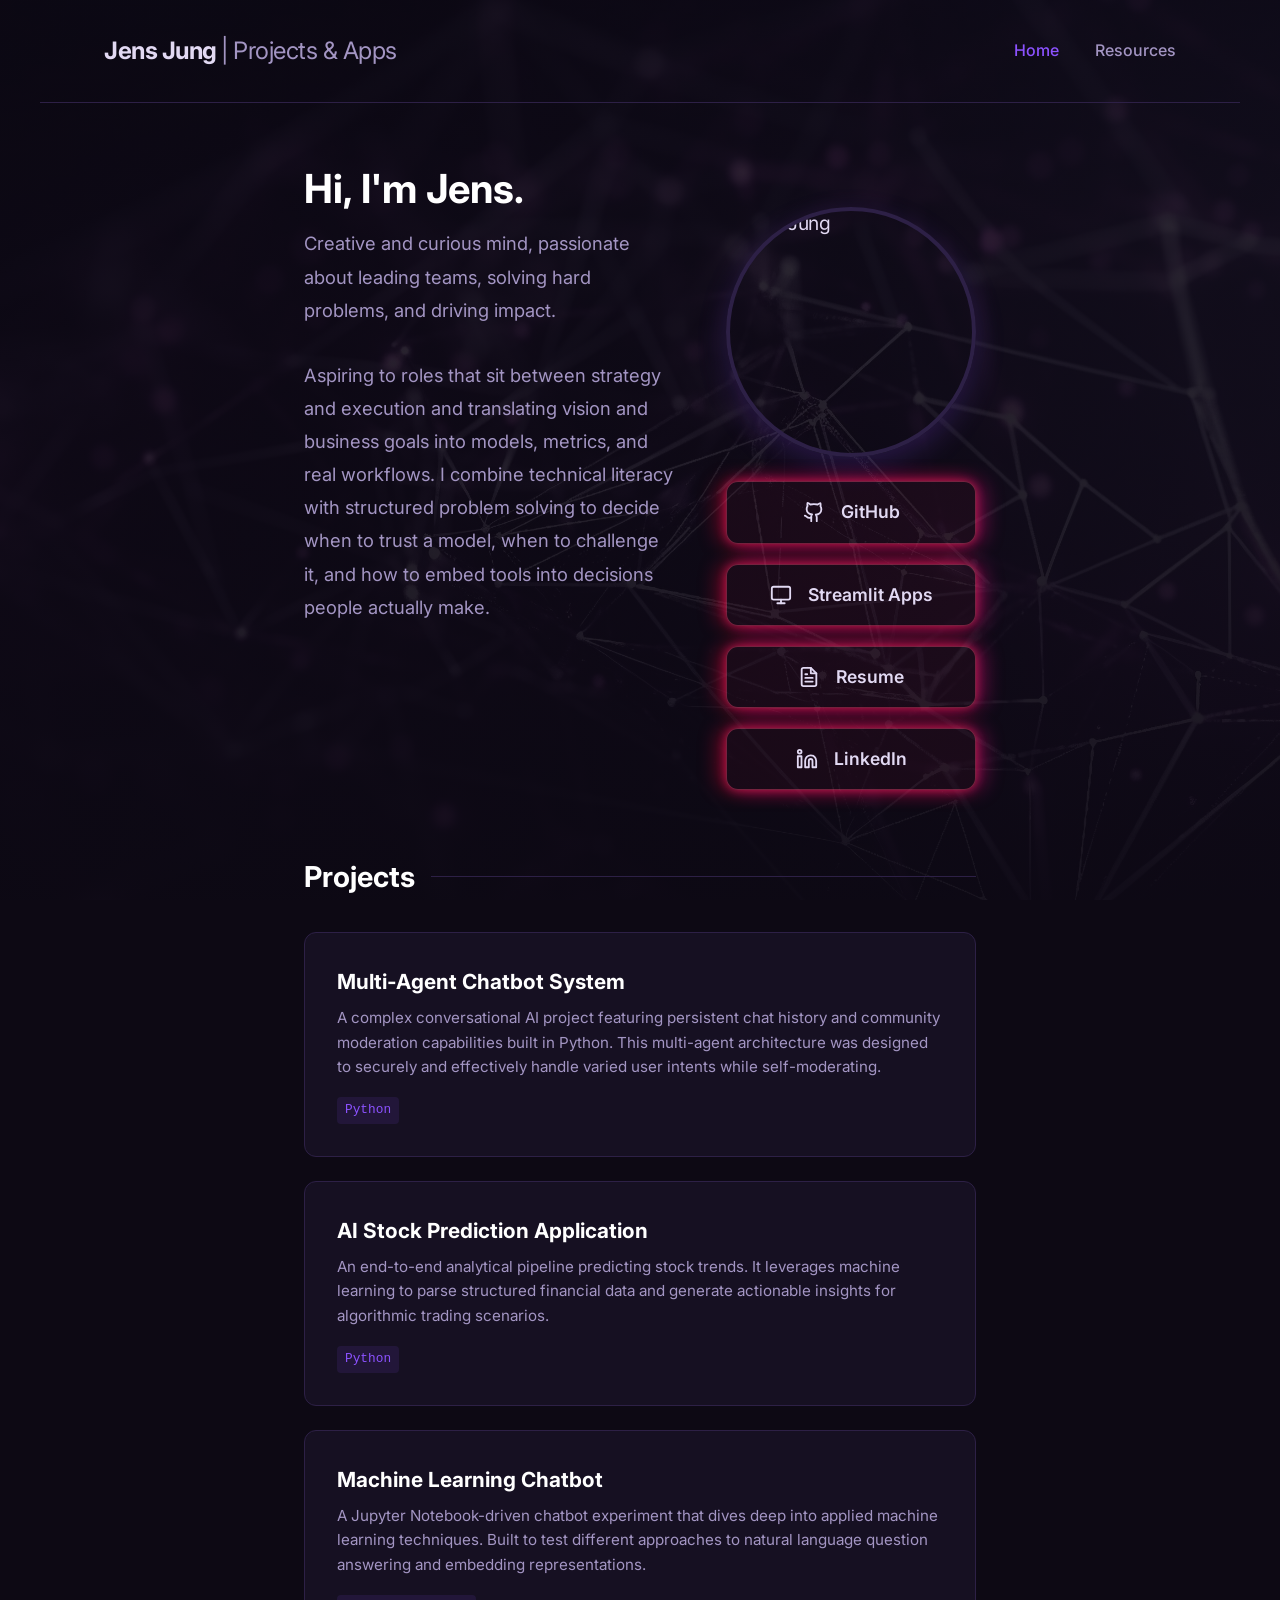
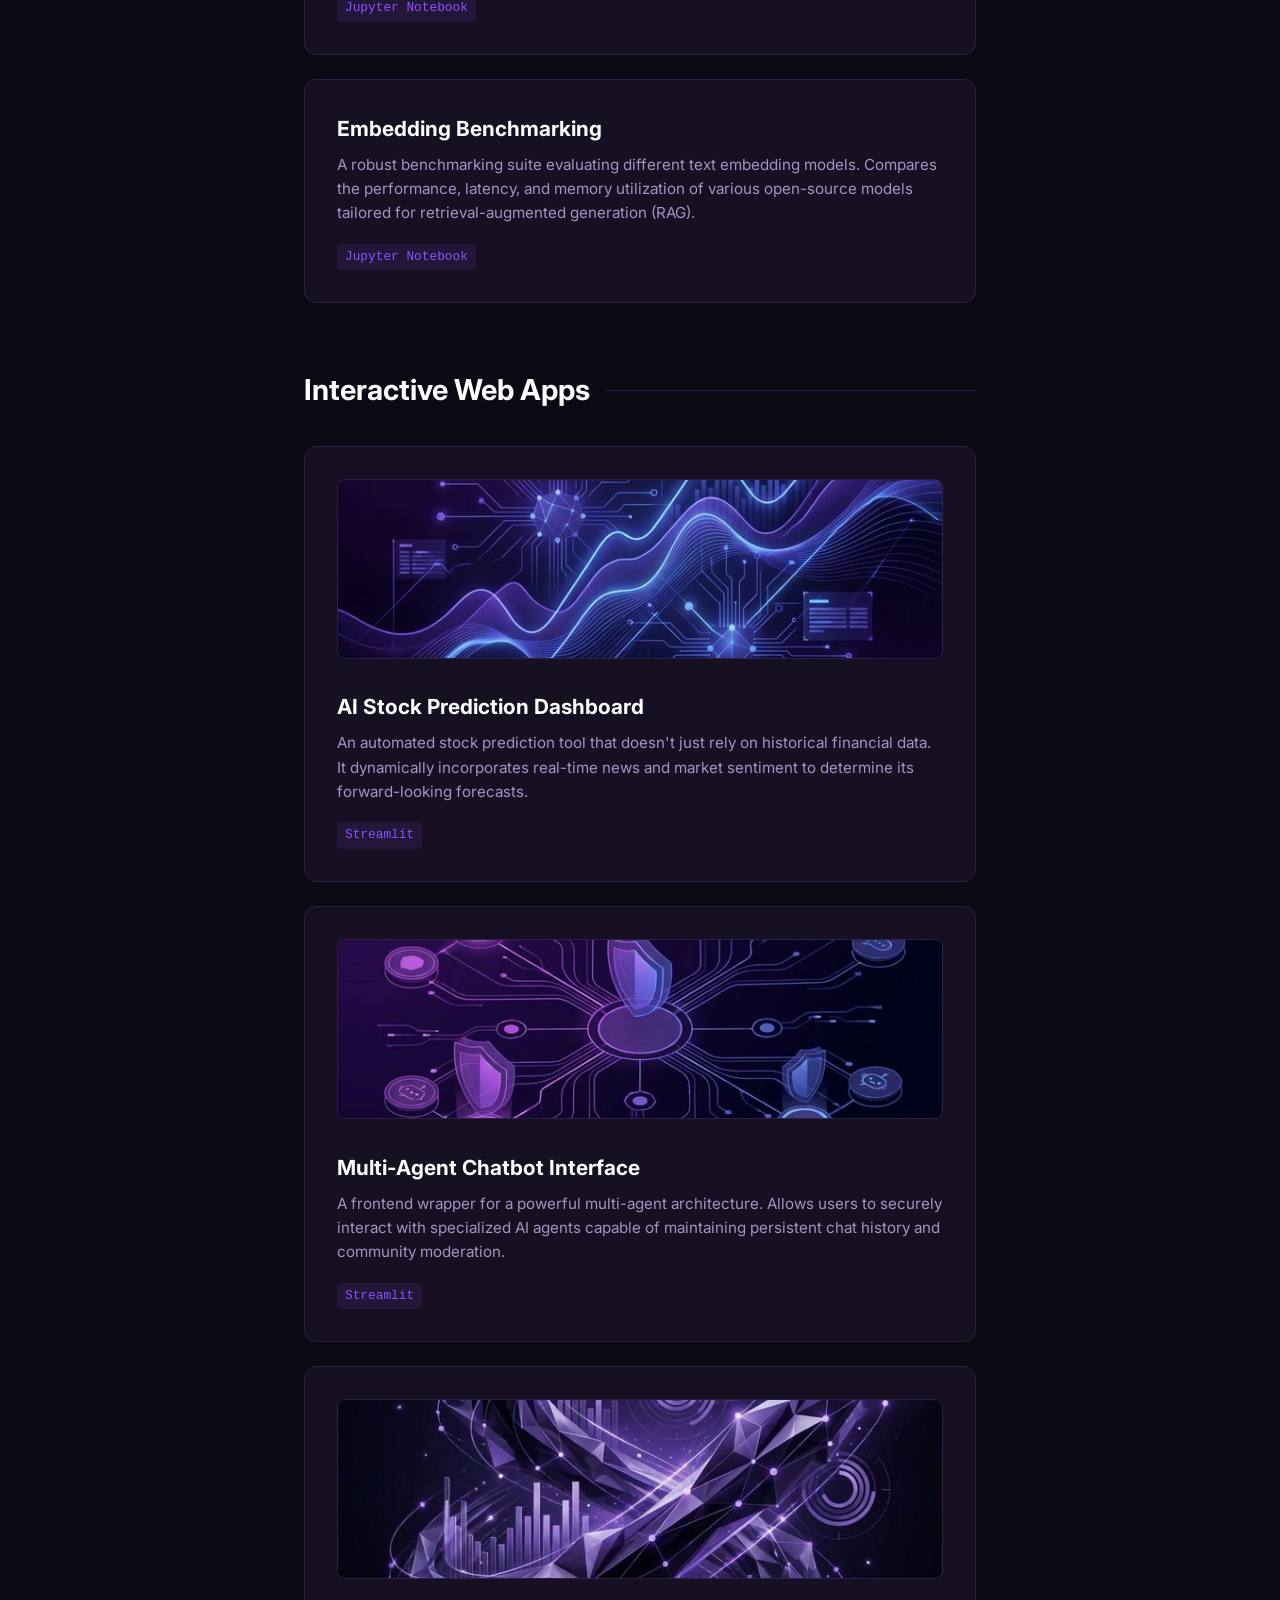
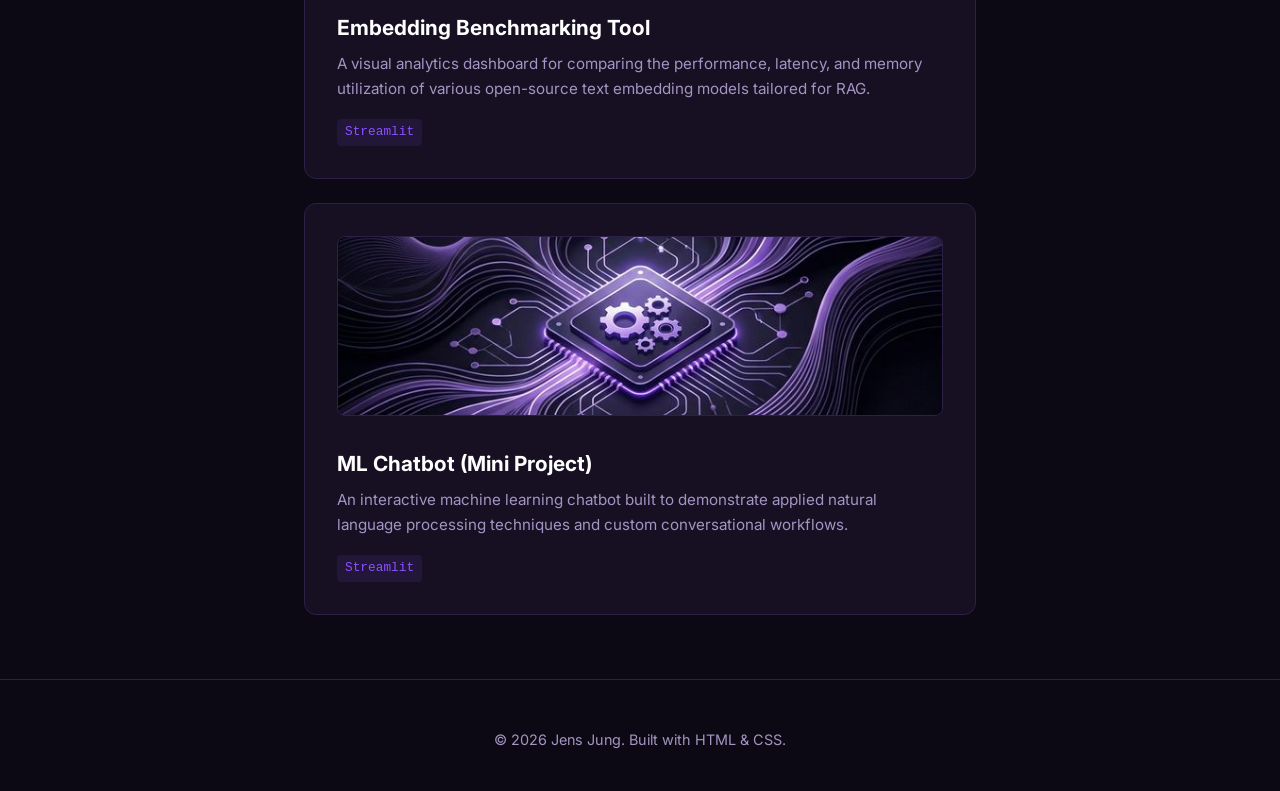
==== commit f72c2ad3: "Update button glow to deep red/magenta halo" ====
--- a/index.html
+++ b/index.html
@@ -8,7 +8,7 @@
     <meta name="description"
         content="Portfolio of Jens Jung, an international student from Germany passionate about Machine Learning and Software Engineering.">
     <link href="https://fonts.googleapis.com/css2?family=Inter:wght@400;500;600;700&display=swap" rel="stylesheet">
-    <link rel="stylesheet" href="style.css?v=11">
+    <link rel="stylesheet" href="style.css?v=13">
 </head>
 
 <body>
--- a/style.css
+++ b/style.css
@@ -156,25 +156,25 @@
 }
 
 .btn-secondary {
-  background-color: rgba(0, 210, 255, 0.05);
+  background-color: rgba(255, 42, 95, 0.05);
   color: var(--text-primary);
-  border: 1px solid rgba(255, 255, 255, 0.2);
+  border: 1px solid rgba(255, 70, 120, 0.4);
   box-shadow:
-    0 0 10px rgba(0, 210, 255, 0.5),
-    -10px 0 20px rgba(0, 85, 255, 0.4),
-    10px 0 20px rgba(255, 20, 147, 0.4);
+    0 0 10px rgba(255, 42, 95, 0.5),
+    -8px 0 20px rgba(255, 0, 60, 0.4),
+    8px 0 20px rgba(255, 20, 147, 0.4);
 }
 
 .btn-secondary:hover {
-  background-color: rgba(0, 210, 255, 0.1);
-  border-color: rgba(255, 255, 255, 0.4);
+  background-color: rgba(255, 42, 95, 0.15);
+  border-color: rgba(255, 120, 160, 0.7);
   color: #fff;
   transform: translateY(-4px) scale(1.02);
   box-shadow:
-    0 0 15px rgba(255, 255, 255, 0.8),
-    -15px 0 30px rgba(0, 85, 255, 0.7),
-    15px 0 30px rgba(255, 20, 147, 0.7),
-    0 0 40px rgba(0, 210, 255, 0.6);
+    0 0 15px rgba(255, 200, 220, 0.8),
+    -12px 0 30px rgba(255, 0, 60, 0.7),
+    12px 0 30px rgba(255, 20, 147, 0.7),
+    0 0 40px rgba(255, 42, 95, 0.6);
 }
 
 .section-title {
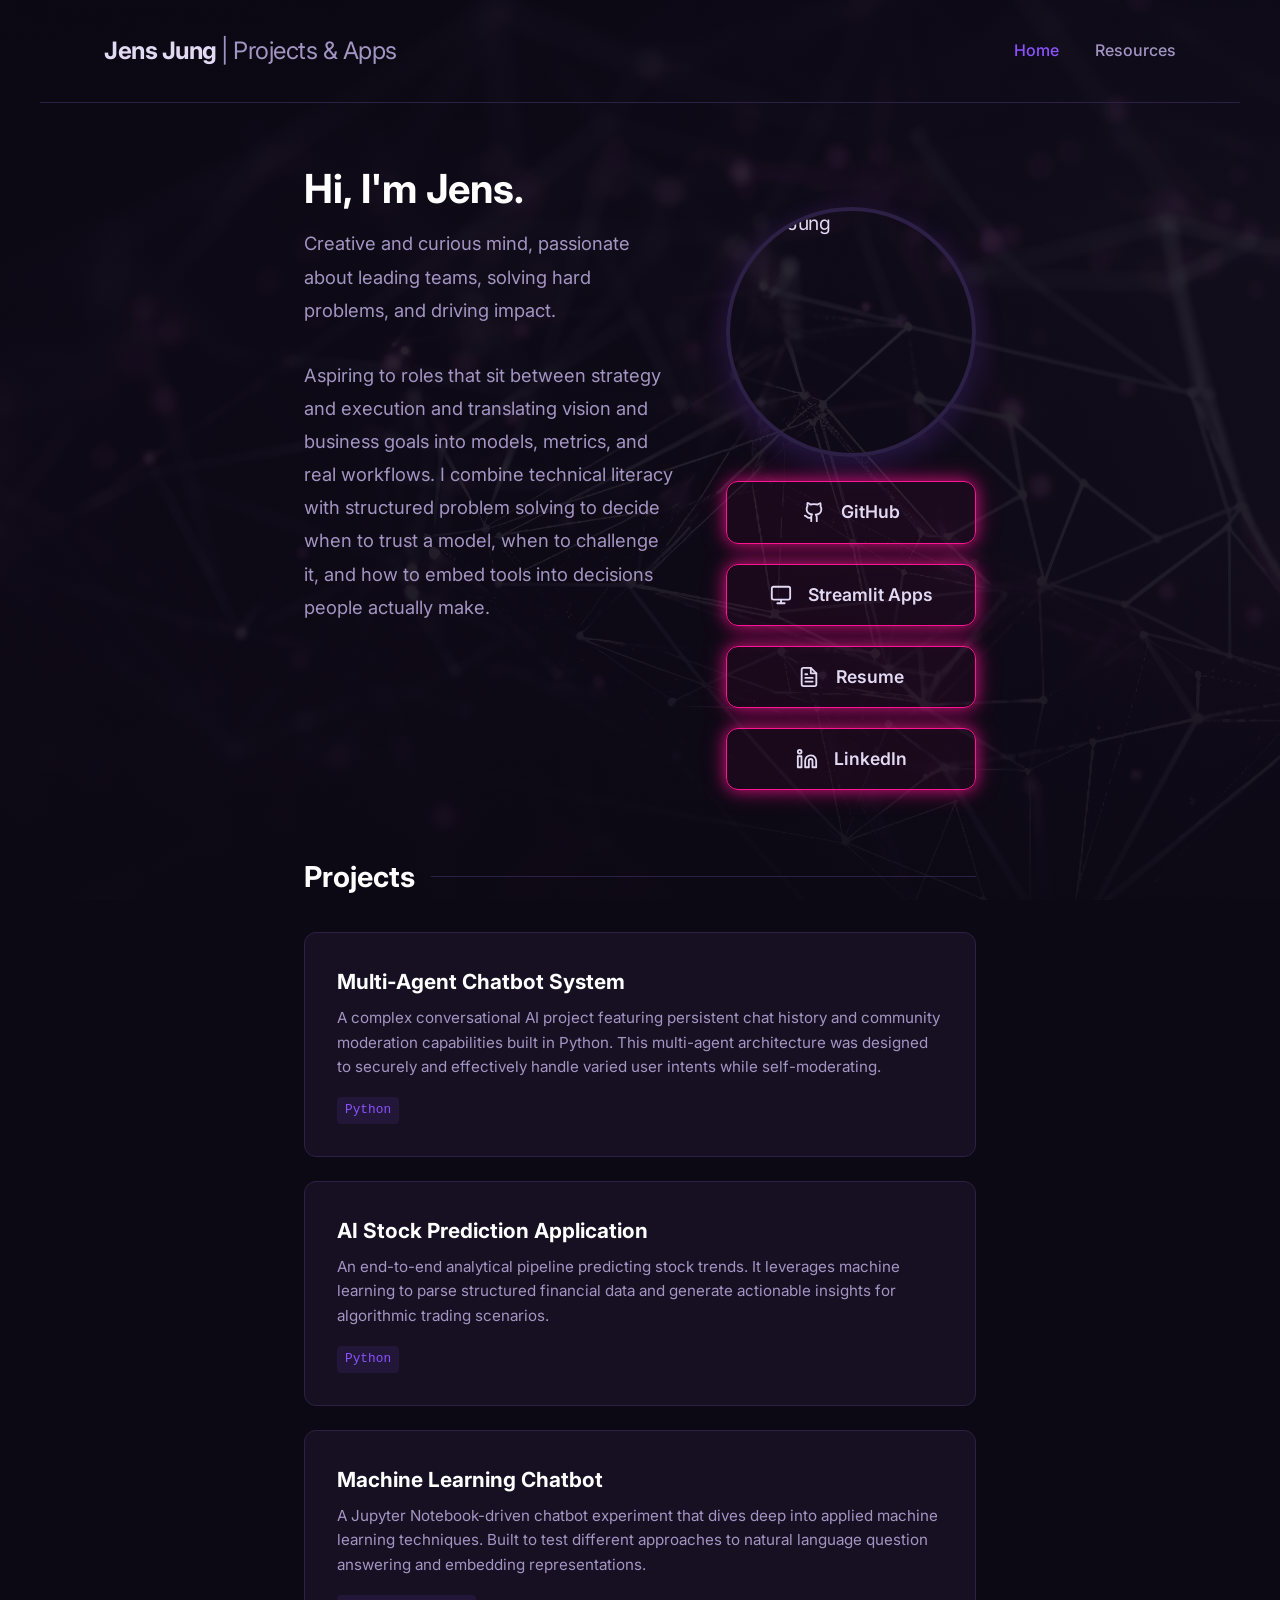
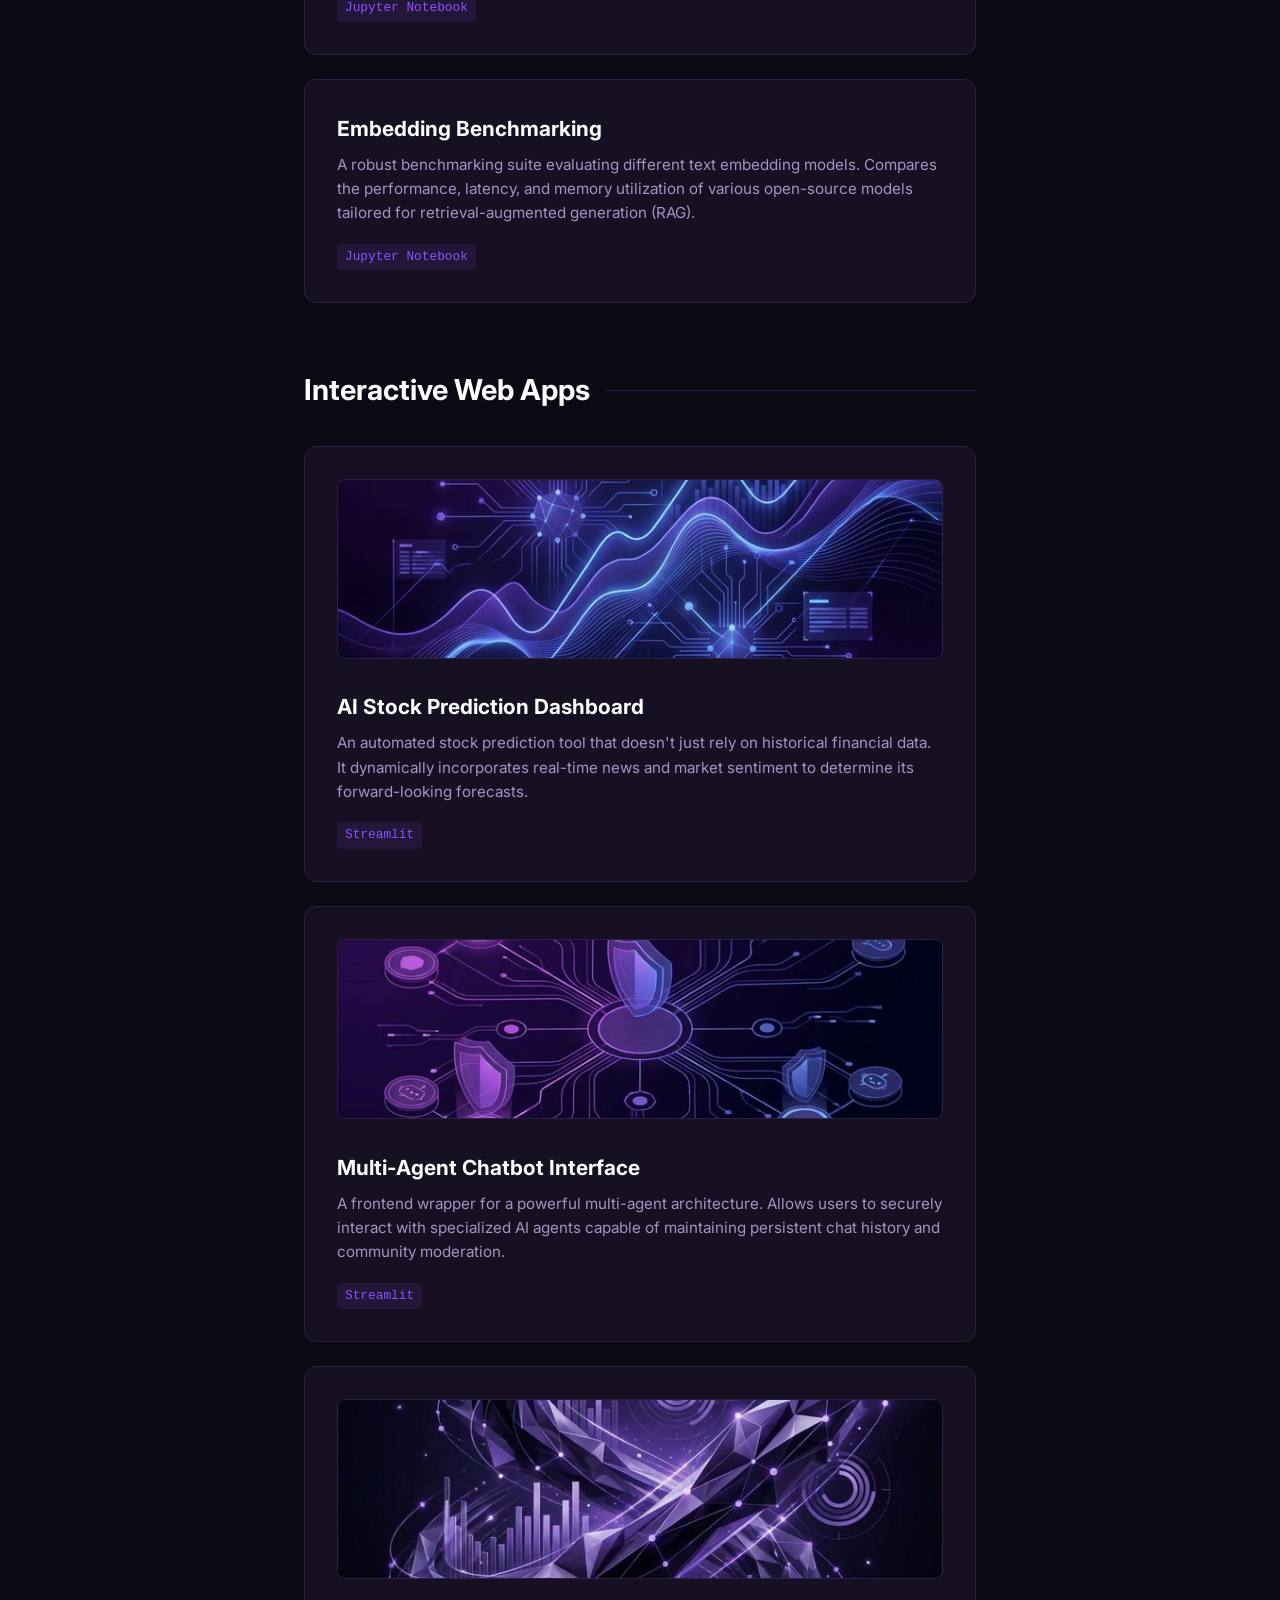
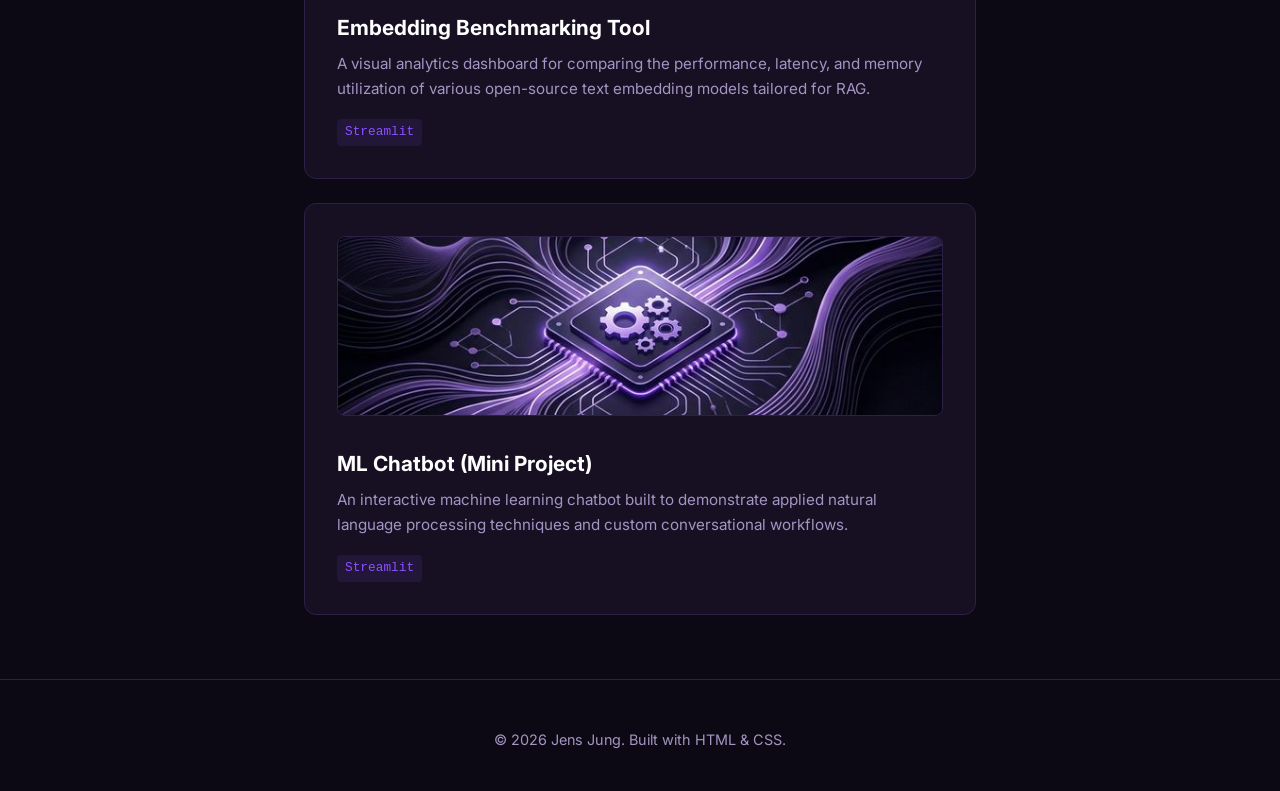
==== commit d2afeb7b: "Revert button glow to previous bright pink" ====
--- a/index.html
+++ b/index.html
@@ -8,7 +8,7 @@
     <meta name="description"
         content="Portfolio of Jens Jung, an international student from Germany passionate about Machine Learning and Software Engineering.">
     <link href="https://fonts.googleapis.com/css2?family=Inter:wght@400;500;600;700&display=swap" rel="stylesheet">
-    <link rel="stylesheet" href="style.css?v=13">
+    <link rel="stylesheet" href="style.css?v=14">
 </head>
 
 <body>
--- a/style.css
+++ b/style.css
@@ -156,25 +156,18 @@
 }
 
 .btn-secondary {
-  background-color: rgba(255, 42, 95, 0.05);
+  background-color: rgba(255, 20, 147, 0.05);
   color: var(--text-primary);
-  border: 1px solid rgba(255, 70, 120, 0.4);
-  box-shadow:
-    0 0 10px rgba(255, 42, 95, 0.5),
-    -8px 0 20px rgba(255, 0, 60, 0.4),
-    8px 0 20px rgba(255, 20, 147, 0.4);
+  border: 1px solid #ff1493;
+  box-shadow: 0 0 15px rgba(255, 20, 147, 0.6), 0 0 25px rgba(255, 20, 147, 0.4);
 }
 
 .btn-secondary:hover {
-  background-color: rgba(255, 42, 95, 0.15);
-  border-color: rgba(255, 120, 160, 0.7);
+  background-color: rgba(255, 20, 147, 0.15);
+  border-color: #ff1493;
   color: #fff;
   transform: translateY(-4px) scale(1.02);
-  box-shadow:
-    0 0 15px rgba(255, 200, 220, 0.8),
-    -12px 0 30px rgba(255, 0, 60, 0.7),
-    12px 0 30px rgba(255, 20, 147, 0.7),
-    0 0 40px rgba(255, 42, 95, 0.6);
+  box-shadow: 0 0 25px rgba(255, 20, 147, 0.8), 0 0 40px rgba(255, 20, 147, 0.5);
 }
 
 .section-title {
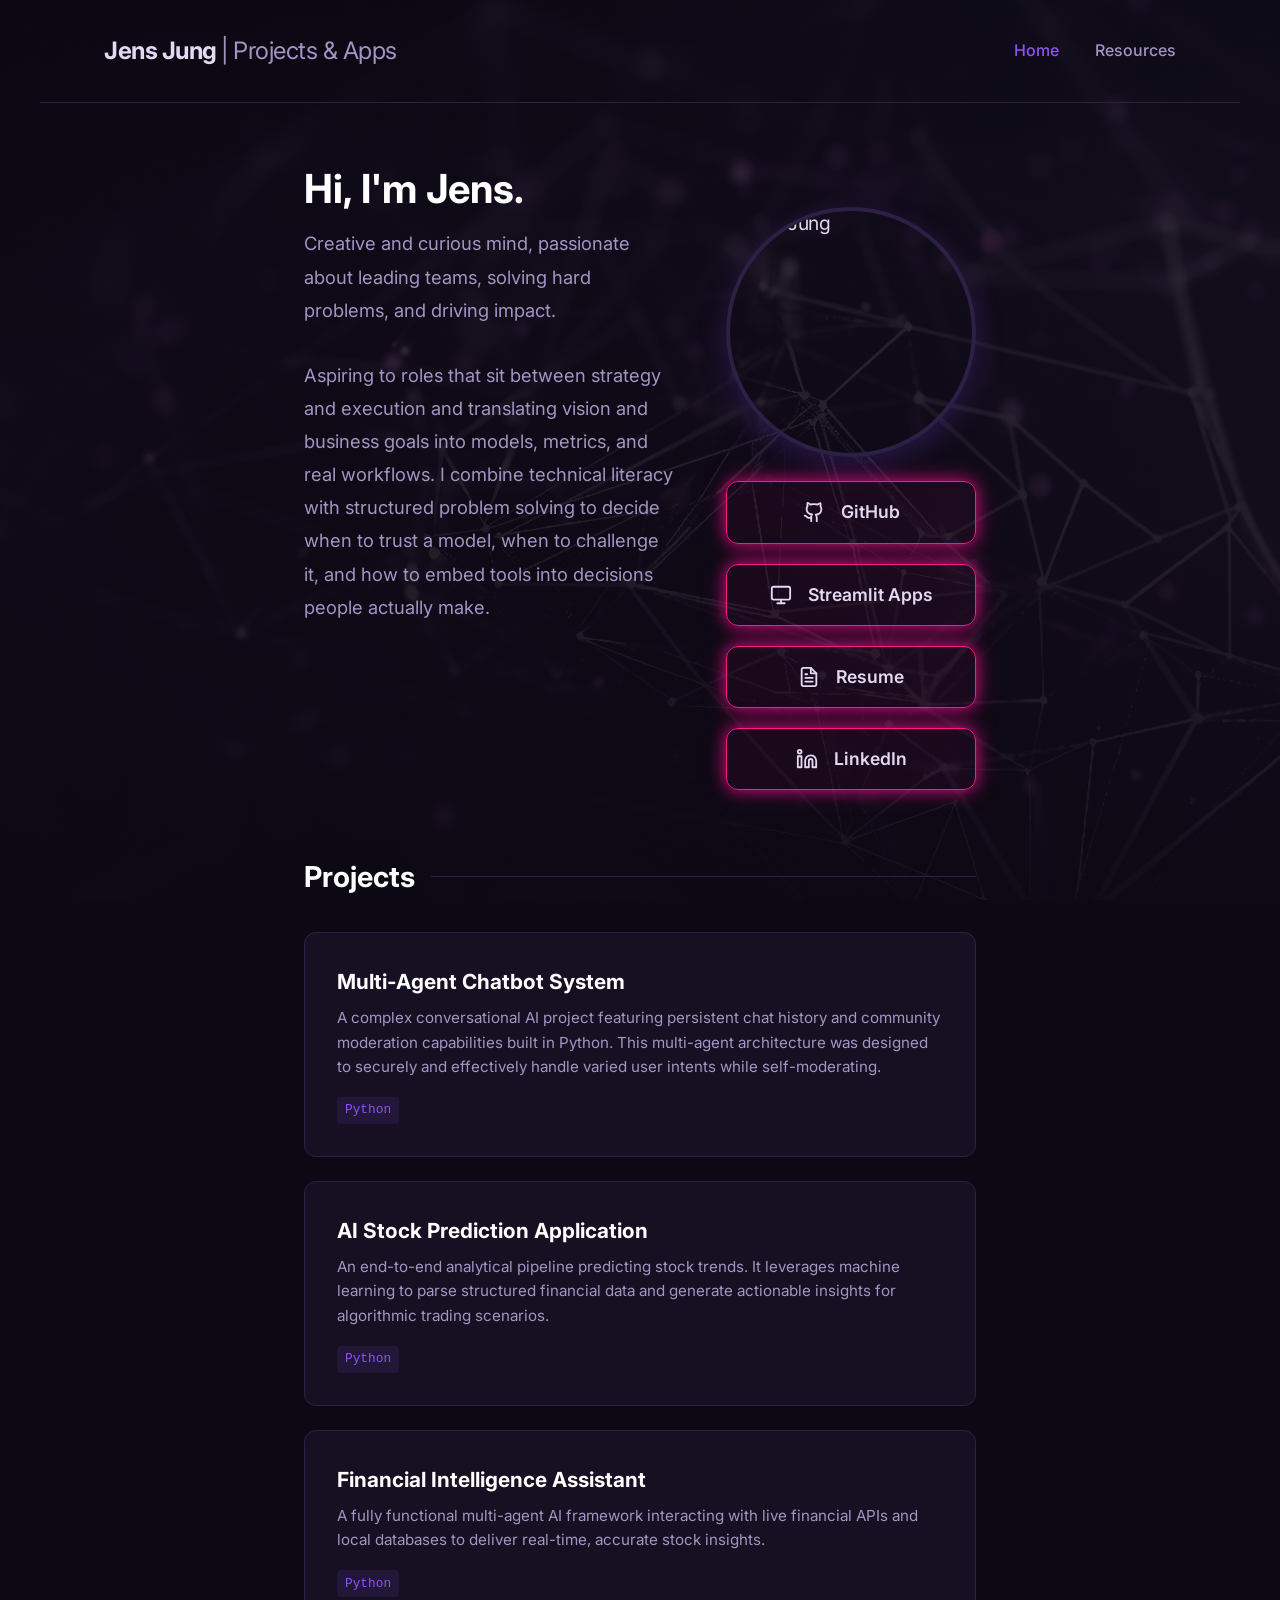
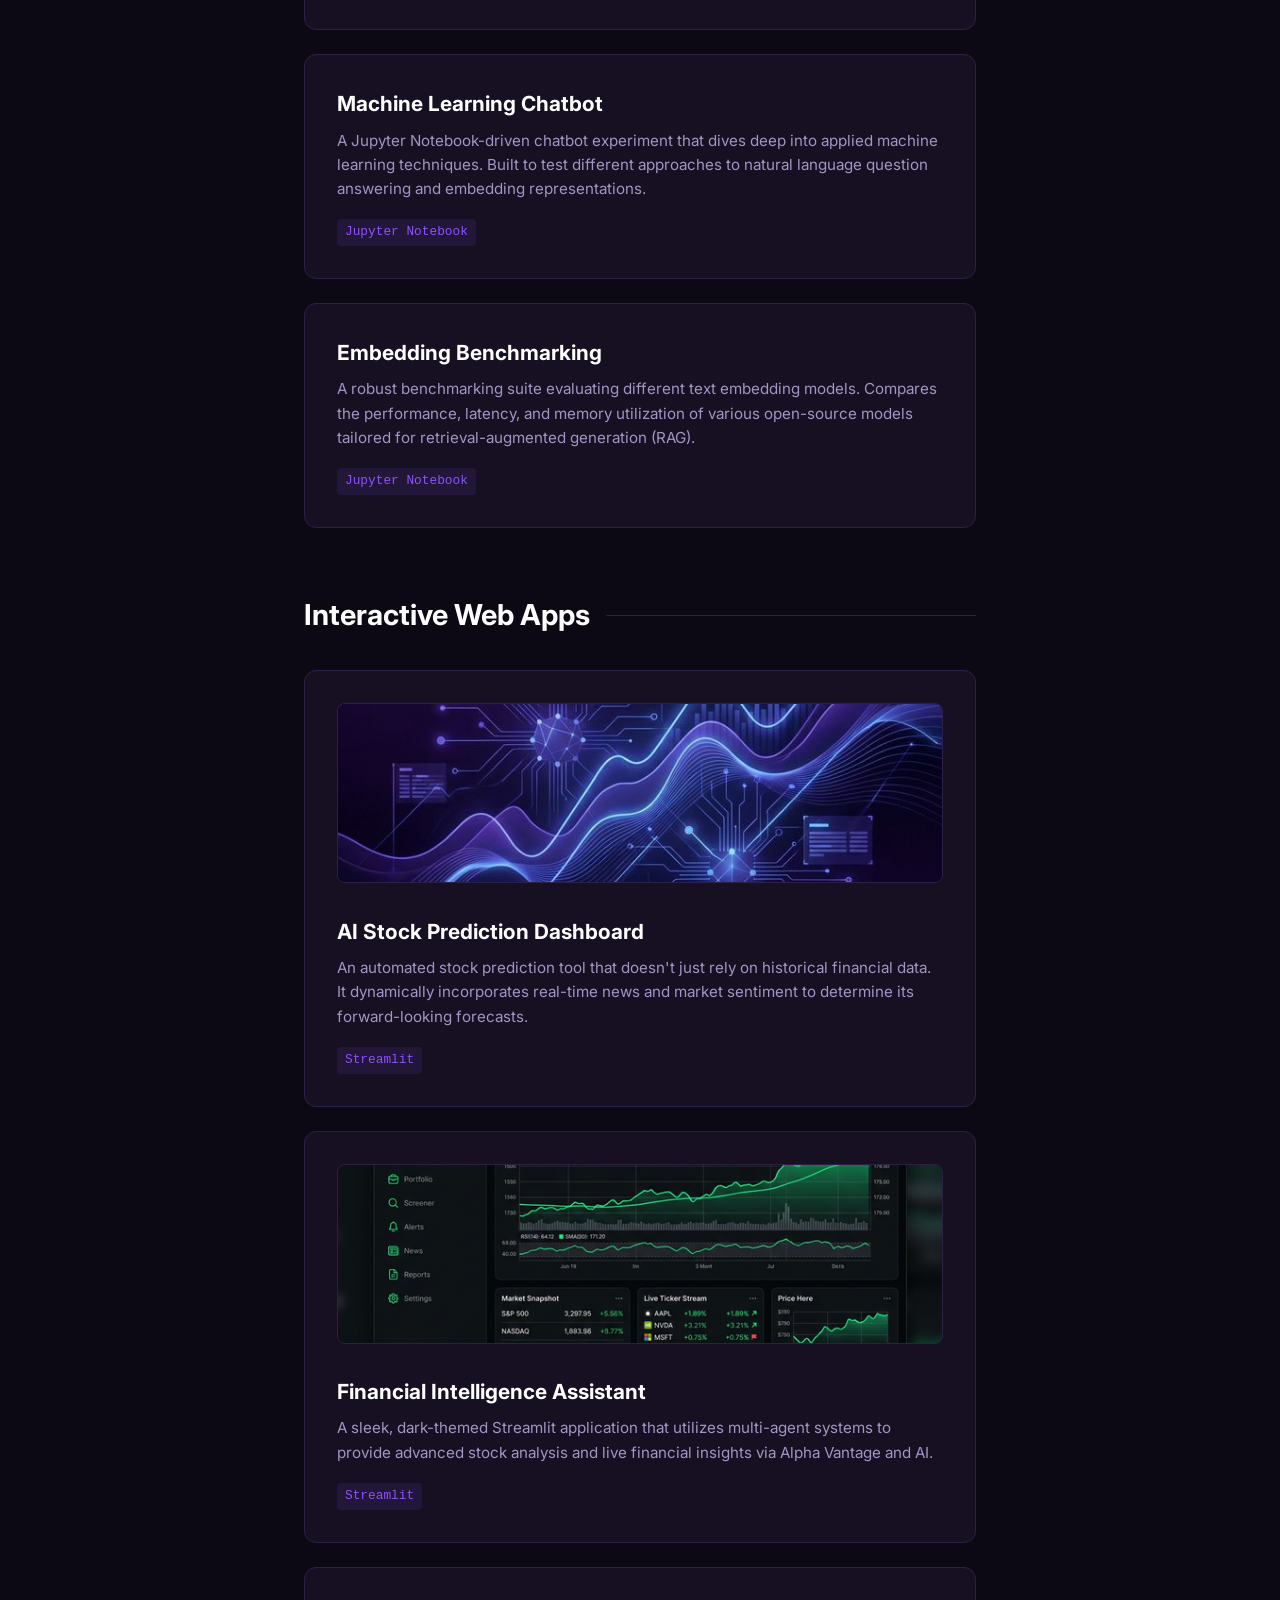
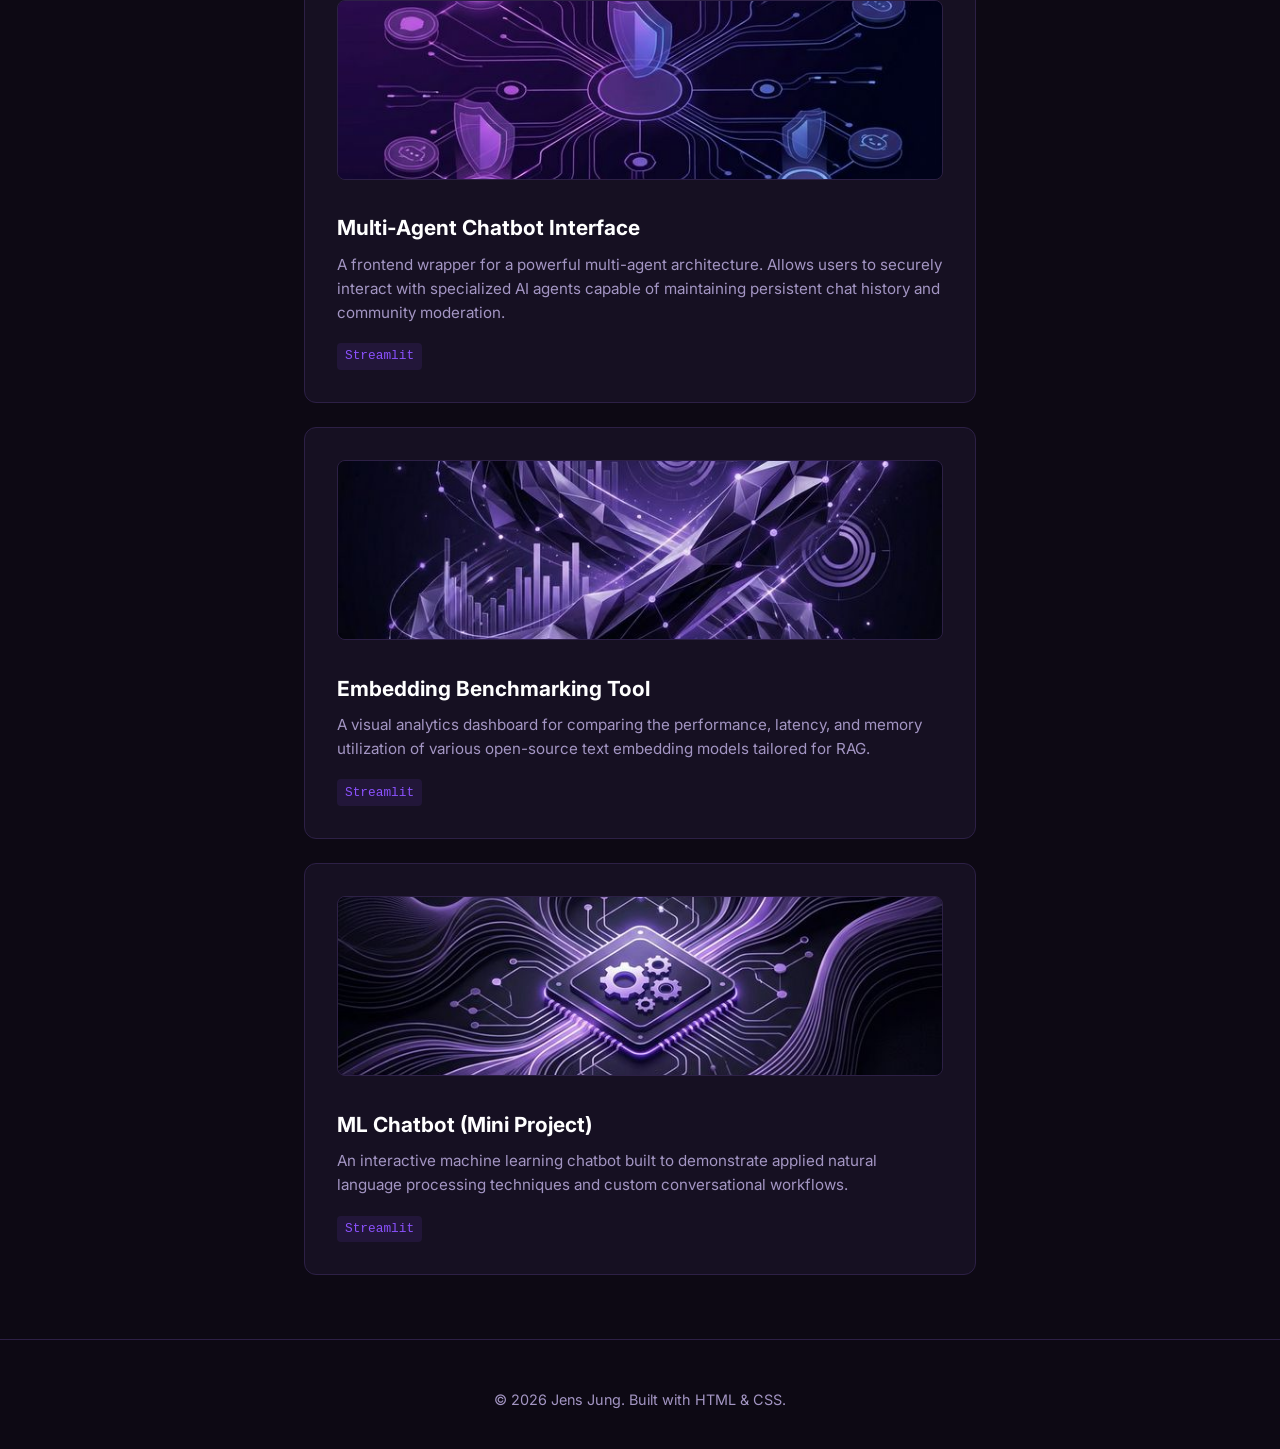
==== commit 701536f7: "Update homepage with Financial Intelligence Assistant project" ====
--- a/index.html
+++ b/index.html
@@ -110,6 +110,15 @@
                     <span class="project-tech">Python</span>
                 </a>
 
+                <a href="https://github.com/J90J/Mini-Project-3.git" target="_blank" class="project-card">
+                    <h3>Financial Intelligence Assistant</h3>
+                    <p>
+                        A fully functional multi-agent AI framework interacting with live financial APIs and local
+                        databases to deliver real-time, accurate stock insights.
+                    </p>
+                    <span class="project-tech">Python</span>
+                </a>
+
                 <a href="https://github.com/J90J/ML-chatbot-" target="_blank" class="project-card">
                     <h3>Machine Learning Chatbot</h3>
                     <p>
@@ -147,6 +156,16 @@
                     <span class="project-tech">Streamlit</span>
                 </a>
 
+                <a href="https://financial-intelligence-assistant.streamlit.app/" target="_blank" class="project-card">
+                    <img src="app_finance.png" alt="Financial Intelligence Cover" class="app-cover">
+                    <h3>Financial Intelligence Assistant</h3>
+                    <p>
+                        A sleek, dark-themed Streamlit application that utilizes multi-agent systems to provide advanced
+                        stock analysis and live financial insights via Alpha Vantage and AI.
+                    </p>
+                    <span class="project-tech">Streamlit</span>
+                </a>
+
                 <a href="https://j90j-ee-project-multi-agent-chatbot-persis-streamlit-app-akxsth.streamlit.app/"
                     target="_blank" class="project-card">
                     <img src="app_chatbot.png" alt="Multi-Agent Chatbot Cover" class="app-cover">
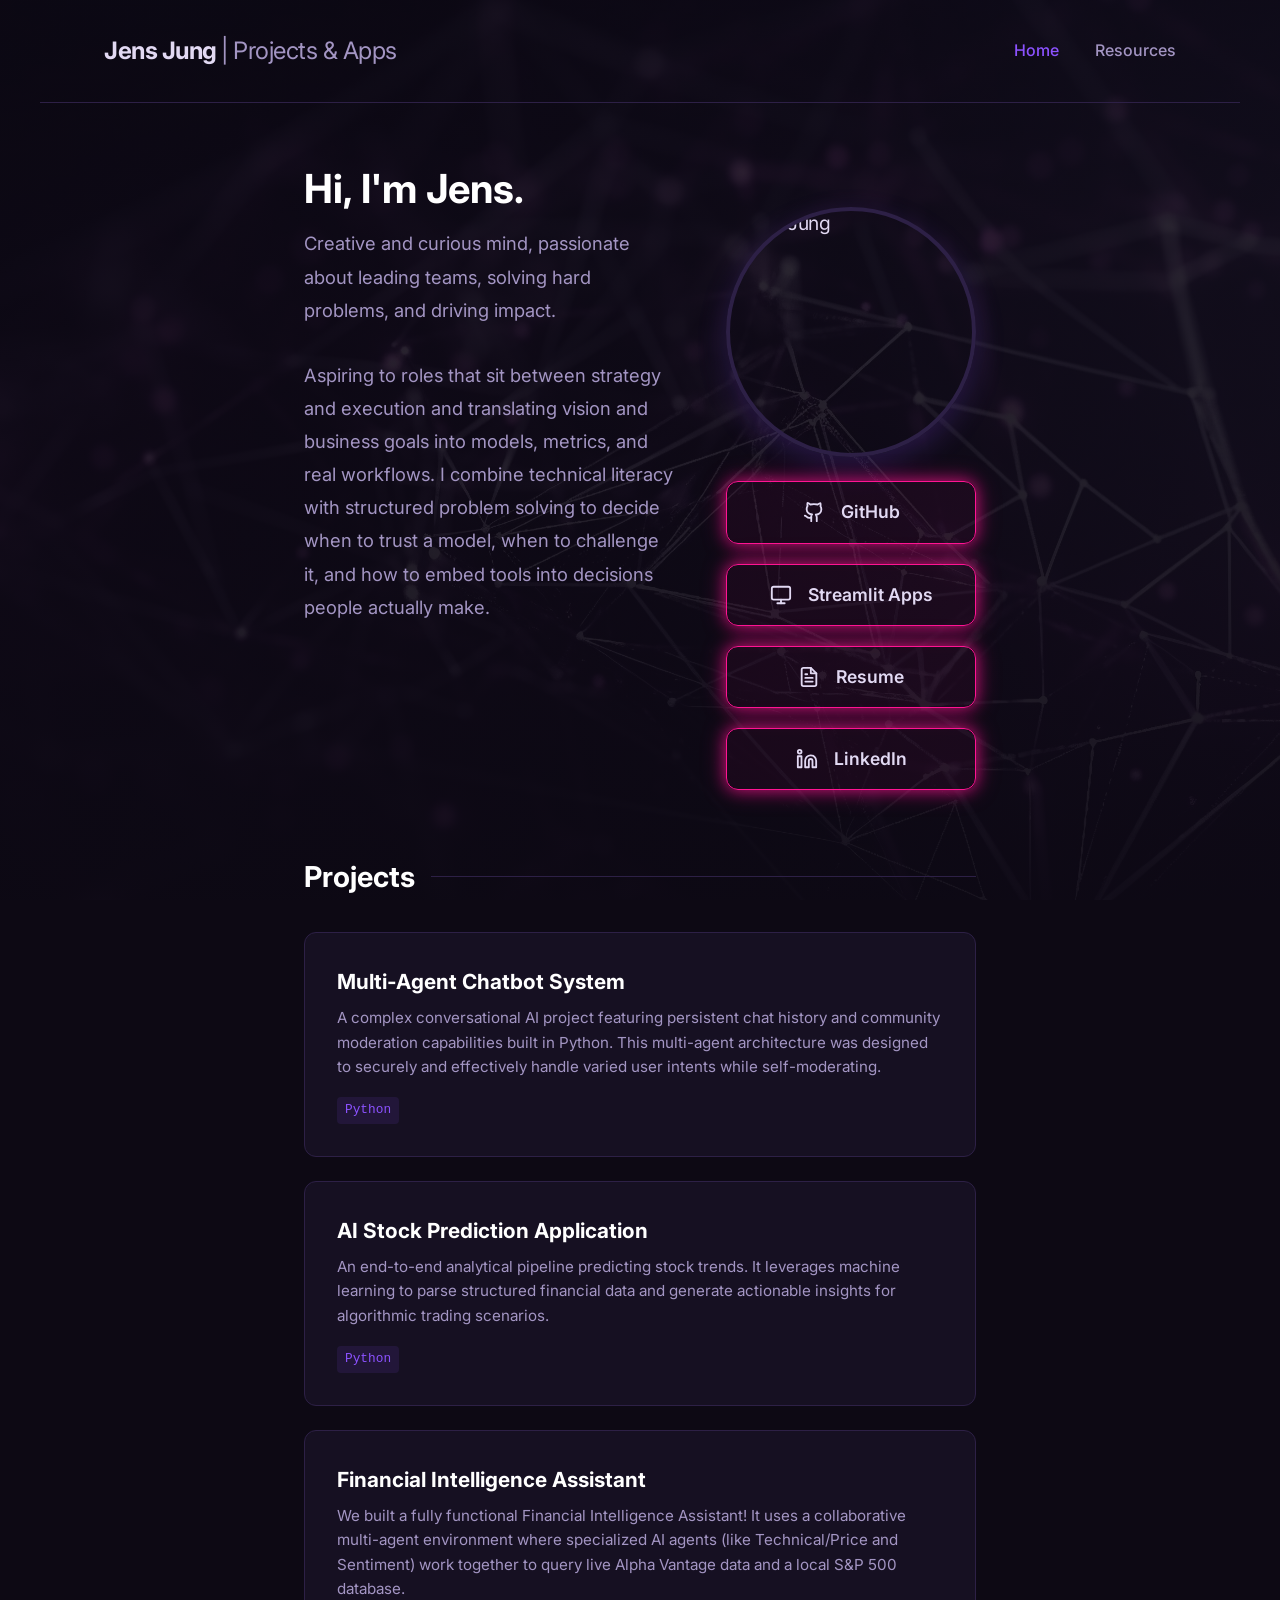
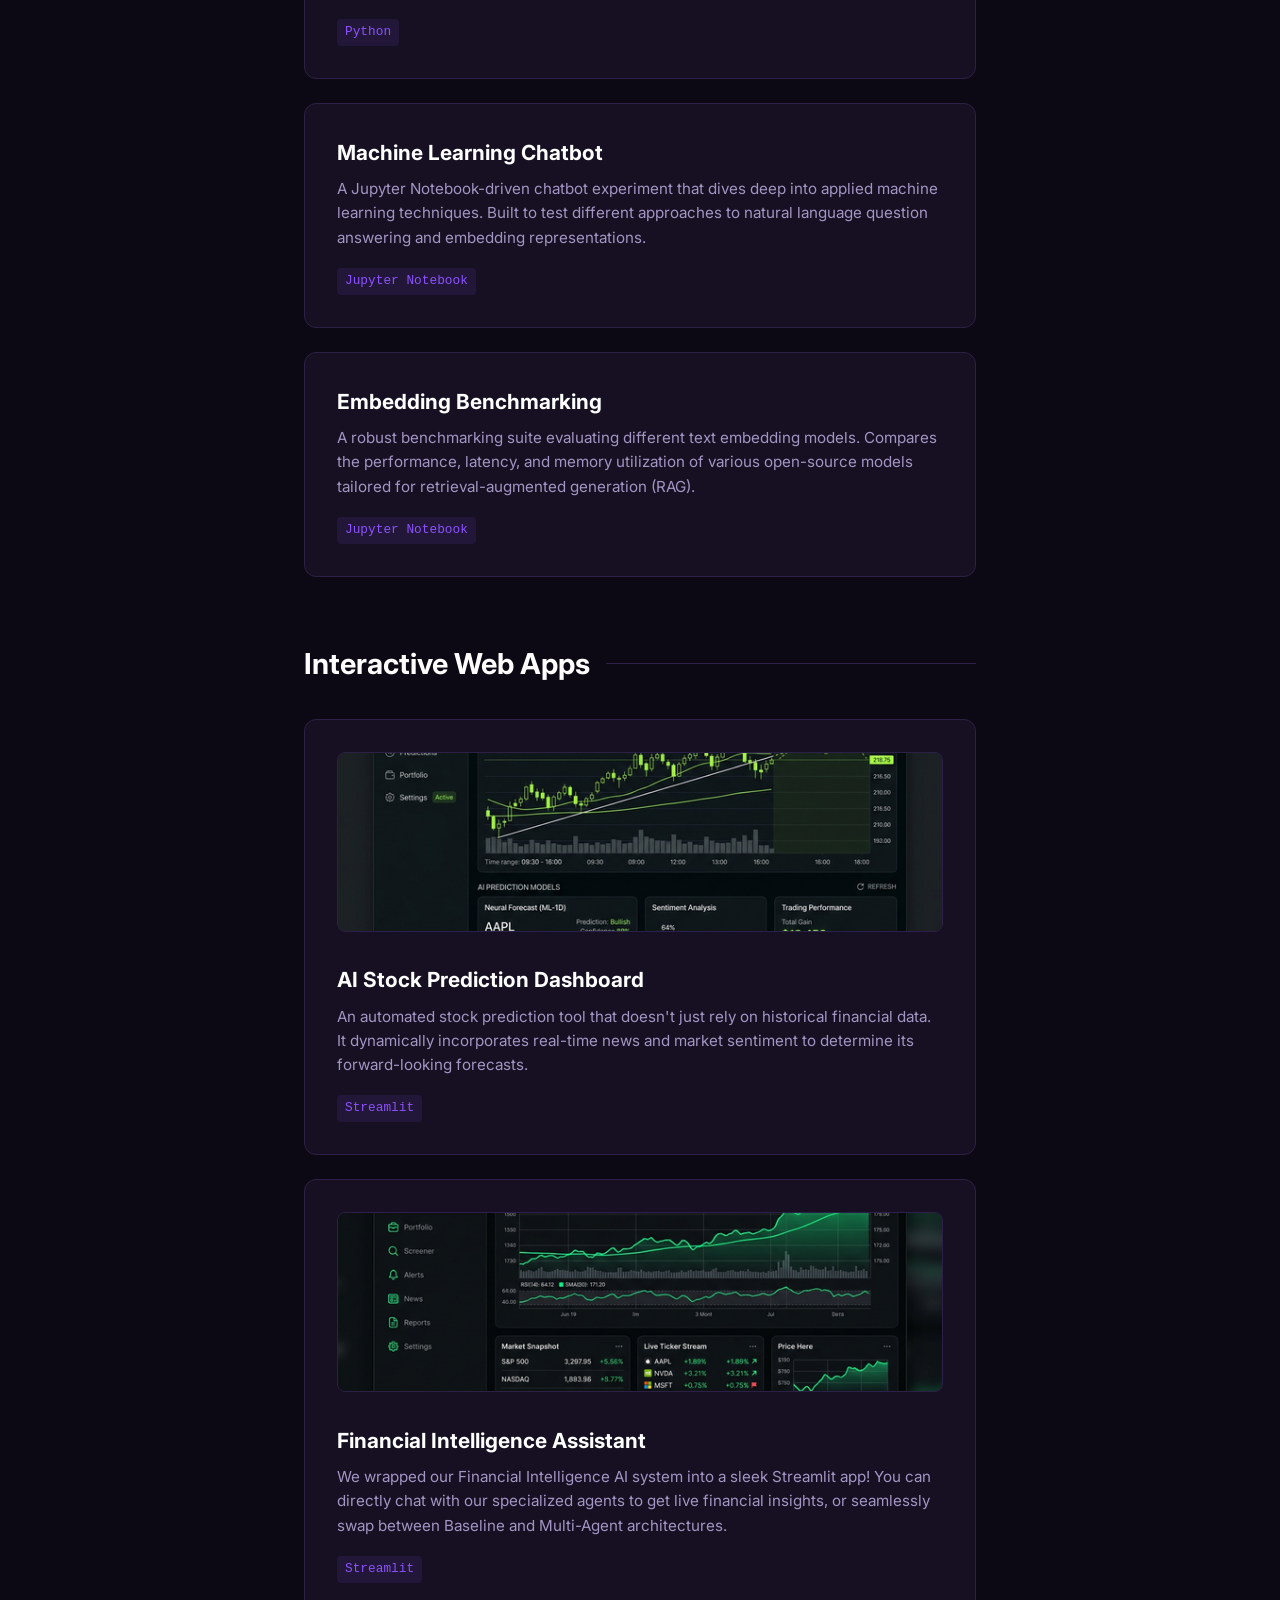
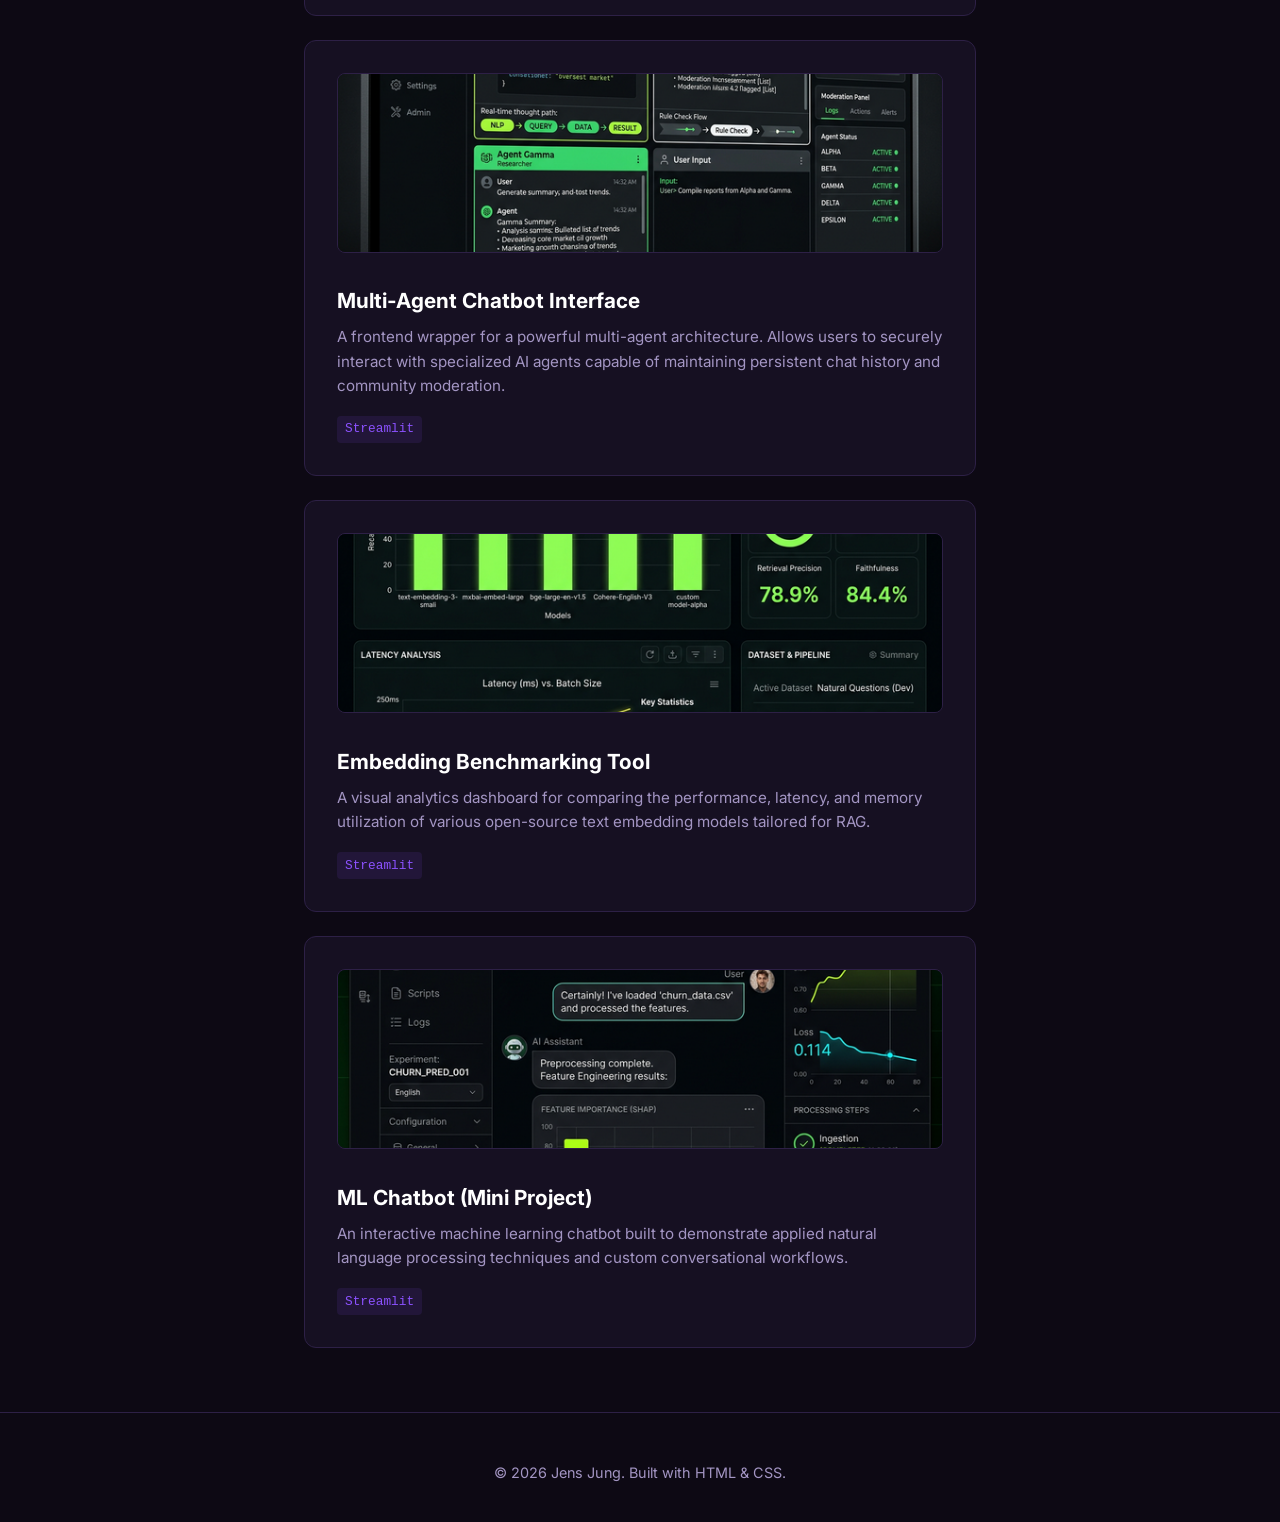
==== commit a2295e84: "Update descriptions and redesign app covers to dark neon green theme" ====
--- a/index.html
+++ b/index.html
@@ -113,8 +113,9 @@
                 <a href="https://github.com/J90J/Mini-Project-3.git" target="_blank" class="project-card">
                     <h3>Financial Intelligence Assistant</h3>
                     <p>
-                        A fully functional multi-agent AI framework interacting with live financial APIs and local
-                        databases to deliver real-time, accurate stock insights.
+                        We built a fully functional Financial Intelligence Assistant! It uses a collaborative
+                        multi-agent environment where specialized AI agents (like Technical/Price and Sentiment) work
+                        together to query live Alpha Vantage data and a local S&P 500 database.
                     </p>
                     <span class="project-tech">Python</span>
                 </a>
@@ -160,8 +161,9 @@
                     <img src="app_finance.png" alt="Financial Intelligence Cover" class="app-cover">
                     <h3>Financial Intelligence Assistant</h3>
                     <p>
-                        A sleek, dark-themed Streamlit application that utilizes multi-agent systems to provide advanced
-                        stock analysis and live financial insights via Alpha Vantage and AI.
+                        We wrapped our Financial Intelligence AI system into a sleek Streamlit app! You can directly
+                        chat with our specialized agents to get live financial insights, or seamlessly swap between
+                        Baseline and Multi-Agent architectures.
                     </p>
                     <span class="project-tech">Streamlit</span>
                 </a>
